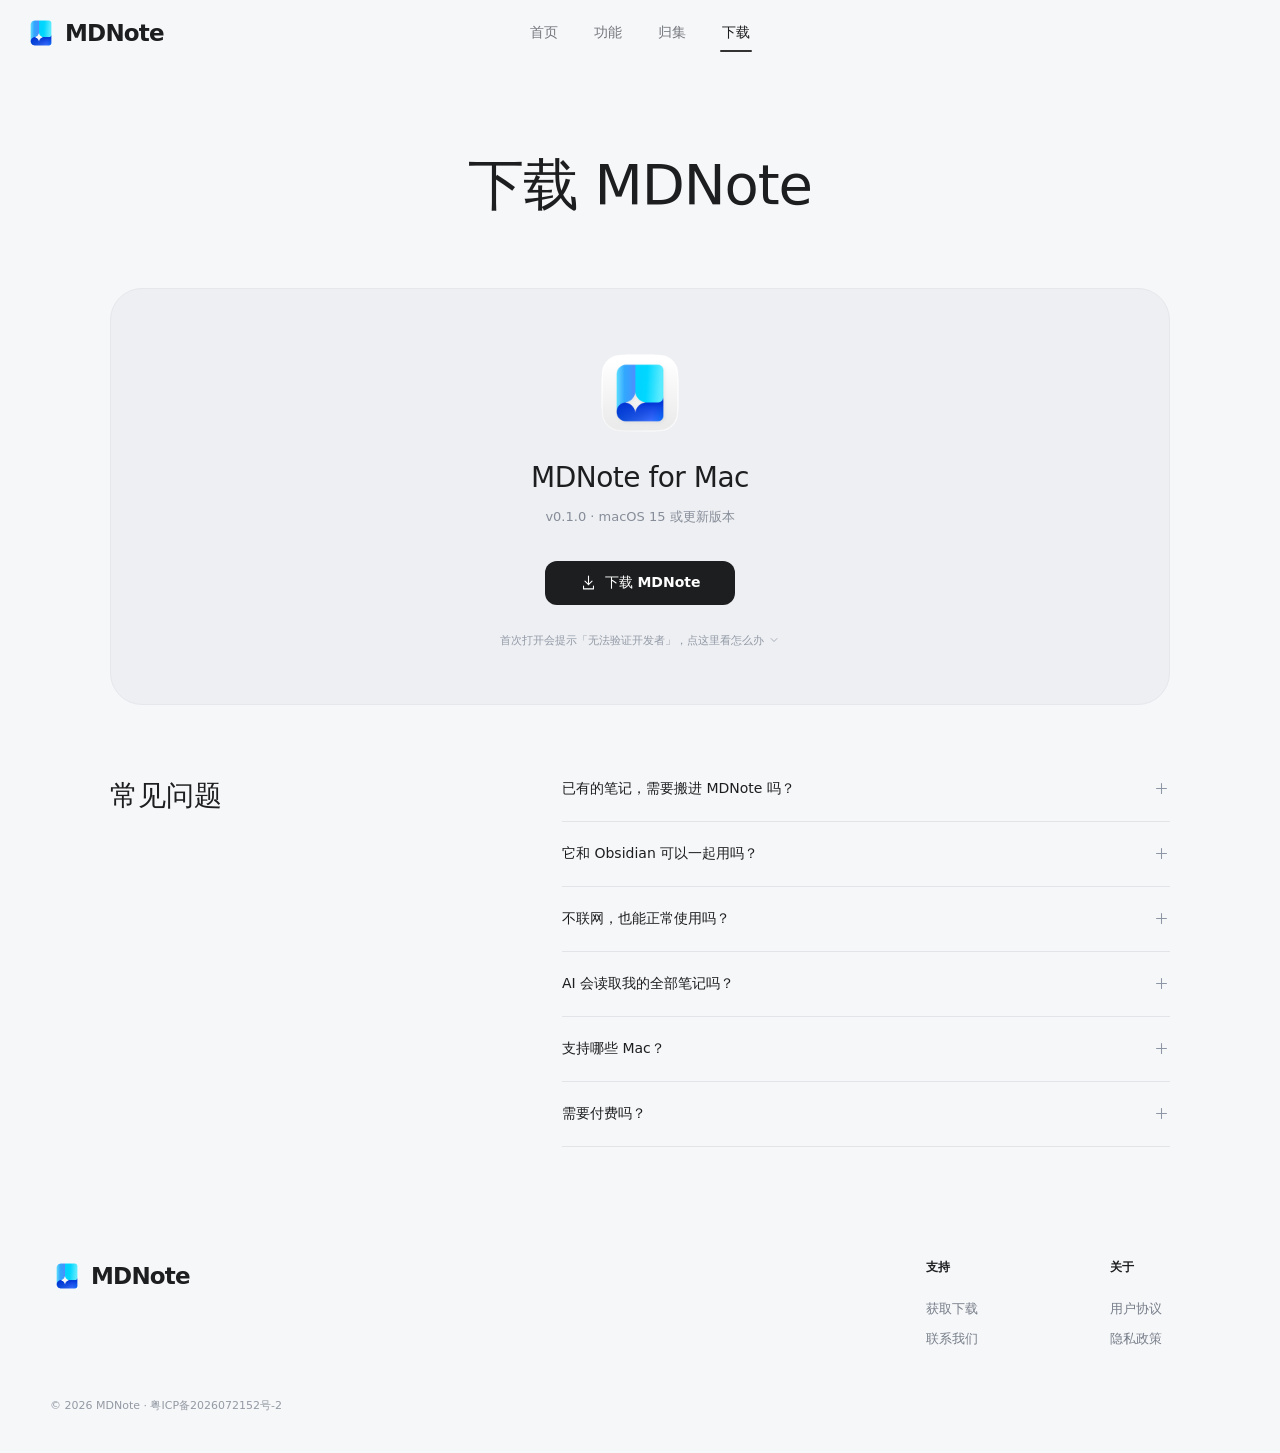
==== download/index.html @ fbac76c4 "官网文案去掉末尾句号" ====
<!doctype html>
<html lang="zh-CN"><head><meta charset="UTF-8"><meta name="viewport" content="width=device-width, initial-scale=1"><meta name="description" content="下载 MDNote for Mac。基础功能支持 macOS 15 或更新版本。"><meta name="theme-color" content="#fafaf9"><meta name="color-scheme" content="light"><meta property="og:title" content="获取 MDNote — Mac 原生 Markdown 笔记"><meta property="og:description" content="下载 MDNote for Mac。基础功能支持 macOS 15 或更新版本。"><meta property="og:type" content="website"><title>获取 MDNote — Mac 原生 Markdown 笔记</title><link rel="icon" href="../assets/logo.png" type="image/png"><link rel="stylesheet" href="../styles.css"><script src="../app.js" defer></script></head><body><a class="skip-link" href="#main">跳到主要内容</a><header class="header"><nav class="nav" aria-label="主导航"><a class="brand" href="../index.html" aria-label="MDNote 首页"><img src="../assets/logo.png" alt="" width="36" height="36"><span>MDNote</span></a><div class="nav-links" id="nav-links"><a href="../index.html" >首页</a><a href="../index.html#features">功能</a><a href="../index.html#sources">归集</a><a href="index.html" aria-current="page">下载</a></div><div class="nav-end"><button class="menu-button" aria-label="打开导航" aria-expanded="false" aria-controls="nav-links"><svg class="icon " width="20" height="20" viewBox="0 0 24 24" fill="none" stroke="currentColor" stroke-width="1.5" stroke-linecap="round" stroke-linejoin="round" aria-hidden="true"><path d="M5 8h14M5 16h14"/></svg></button></div></nav></header><main id="main" class="download-page wrap">
  <h1>下载 MDNote</h1>
  <section class="download-panel"><div class="download-product"><img src="../assets/app-icon.png" width="96" height="96" alt="MDNote 应用图标"><h2>MDNote for Mac</h2><p>v0.1.0 · macOS 15 或更新版本</p></div>
  <a class="button primary" href="https://mdnote.blinkwork.cn/dl/MDNote-0.1.0.dmg"><svg class="icon " width="20" height="20" viewBox="0 0 24 24" fill="none" stroke="currentColor" stroke-width="1.5" stroke-linecap="round" stroke-linejoin="round" aria-hidden="true"><path d="M12 3v12m-5-5 5 5 5-5M5 17v4h14v-4"/></svg>下载 MDNote</a><details class="install-guide"><summary>首次打开会提示「无法验证开发者」，点这里看怎么办<svg class="icon " width="20" height="20" viewBox="0 0 24 24" fill="none" stroke="currentColor" stroke-width="1.5" stroke-linecap="round" stroke-linejoin="round" aria-hidden="true"><path d="m6 9 6 6 6-6"/></svg></summary><div class="install-steps"><p>安装包目前没有做苹果公证，首次打开时系统会拦一下。不影响使用，按这四步走：</p><ol><li>打开 dmg，把 MDNote 拖进「应用程序」</li><li>双击打开，出现提示后点「完成」</li><li>打开「系统设置 → 隐私与安全性」，下滑找到被拦截的 MDNote，点「仍要打开」</li><li>再次确认「打开」</li></ol><p>之后每次打开都正常，不用再走这套。想核对安装包完整性，可以下载同目录的 <a href="https://mdnote.blinkwork.cn/dl/MDNote-0.1.0.dmg.sha256"><code>.sha256</code></a> 文件后执行 <code>shasum -a 256 -c</code></p></div></details></section>
  <section class="faq-section" id="faq"><h2>常见问题</h2><div class="faq-list"><details><summary>已有的笔记，需要搬进 MDNote 吗？<span class="faq-plus"><svg class="icon " width="20" height="20" viewBox="0 0 24 24" fill="none" stroke="currentColor" stroke-width="1.5" stroke-linecap="round" stroke-linejoin="round" aria-hidden="true"><path d="M12 5v14M5 12h14"/></svg></span></summary><div class="faq-answer"><p>不需要。原地索引，仍可用其他编辑器打开，改动自动更新</p></div></details><details><summary>它和 Obsidian 可以一起用吗？<span class="faq-plus"><svg class="icon " width="20" height="20" viewBox="0 0 24 24" fill="none" stroke="currentColor" stroke-width="1.5" stroke-linecap="round" stroke-linejoin="round" aria-hidden="true"><path d="M12 5v14M5 12h14"/></svg></span></summary><div class="faq-answer"><p>可以。支持本机文库、双链与嵌入，部分插件语法除外</p></div></details><details><summary>不联网，也能正常使用吗？<span class="faq-plus"><svg class="icon " width="20" height="20" viewBox="0 0 24 24" fill="none" stroke="currentColor" stroke-width="1.5" stroke-linecap="round" stroke-linejoin="round" aria-hidden="true"><path d="M12 5v14M5 12h14"/></svg></span></summary><div class="faq-answer"><p>基础功能可离线。云端 AI、网络图片和系统模型下载需要联网</p></div></details><details><summary>AI 会读取我的全部笔记吗？<span class="faq-plus"><svg class="icon " width="20" height="20" viewBox="0 0 24 24" fill="none" stroke="currentColor" stroke-width="1.5" stroke-linecap="round" stroke-linejoin="round" aria-hidden="true"><path d="M12 5v14M5 12h14"/></svg></span></summary><div class="faq-answer"><p>默认不读取。开启后按功能发送笔记片段或录音文字；外部客户端可读取授权范围。详见隐私政策</p></div></details><details><summary>支持哪些 Mac？<span class="faq-plus"><svg class="icon " width="20" height="20" viewBox="0 0 24 24" fill="none" stroke="currentColor" stroke-width="1.5" stroke-linecap="round" stroke-linejoin="round" aria-hidden="true"><path d="M12 5v14M5 12h14"/></svg></span></summary><div class="faq-answer"><p>笔记需 macOS 15+，录音需 macOS 26+；本机总结取决于设备与地区。Apple 芯片与 Intel 芯片均可</p></div></details><details><summary>需要付费吗？<span class="faq-plus"><svg class="icon " width="20" height="20" viewBox="0 0 24 24" fill="none" stroke="currentColor" stroke-width="1.5" stroke-linecap="round" stroke-linejoin="round" aria-hidden="true"><path d="M12 5v14M5 12h14"/></svg></span></summary><div class="faq-answer"><p>定价暂未公布</p></div></details></div></section>
</main><footer class="footer wrap"><div class="footer-top"><a class="brand" href="../index.html" aria-label="MDNote 首页"><img src="../assets/logo.png" alt="" width="36" height="36"><span>MDNote</span></a><div class="footer-columns"><div><h3>支持</h3><a href="index.html">获取下载</a><a href="mailto:arise130315@gmail.com">联系我们</a></div><div><h3>关于</h3><a href="../terms/index.html">用户协议</a><a href="../privacy/index.html">隐私政策</a></div></div></div><div class="footer-bottom">© 2026 MDNote · <a href="https://beian.miit.gov.cn/" target="_blank" rel="noopener noreferrer">粤ICP备2026072152号-2</a></div></footer></body></html>
---- styles.css ----
:root {
  --page: #f6f7f9;
  --surface: #fff;
  --ink: #1d1e1f;
  --muted: #75777c;
  --line: #e2e4e8;
  --ease: cubic-bezier(.2, 0, 0, 1);
  --container: 1180px;
  --section-gap: 120px;
  --white: #fff;
  --gray: #75777c;
  --soft: #f3f4f6;
  --fill: #edf0f4;
}
* { box-sizing: border-box; }
html { scroll-behavior: smooth; scroll-padding-top: 110px; -webkit-text-size-adjust: 100%; }
body { margin: 0; background: var(--page); color: var(--ink); font-family: system-ui, -apple-system, 'PingFang SC', 'Microsoft YaHei', sans-serif; -webkit-font-smoothing: antialiased; }
button, input { font: inherit; }
button, a { -webkit-tap-highlight-color: transparent; touch-action: manipulation; }
button { color: inherit; border: 0; cursor: pointer; }
a { color: inherit; text-decoration: none; }
p, h1, h2, h3, h4 { margin: 0; }
p { line-height: 1.75; }
h1, h2, h3, h4 { font-weight: 600; }
img, svg { vertical-align: middle; }
img { max-width: 100%; }
[hidden] { display: none !important; }
::selection { background: #dce2e9; }
:focus-visible { outline: 2px solid #69727f; outline-offset: 5px; }
.wrap { width: min(var(--container), calc(100% - 48px)); margin-inline: auto; }
.icon { flex-shrink: 0; }
.button { display: inline-flex; align-items: center; justify-content: center; gap: 8px; min-height: 44px; padding: 0 19px; border: 1px solid transparent; border-radius: 12px; font-size: 14px; font-weight: 550; transition: background .2s, box-shadow .3s, transform .3s var(--ease); }
.button .icon { width: 17px; height: 17px; }
.apple-symbol { font-family: 'Helvetica Neue', -apple-system, sans-serif; font-size: 1.35em; font-weight: 400; line-height: 1; }
.button:hover { transform: translateY(-2px); }
.button:active { transform: translateY(0) scale(.98); }
.button.primary { background: var(--ink); color: var(--surface); }
.button.primary:hover { background: #36383b; box-shadow: 0 5px 12px #20212412; }
.button.secondary { background: #fff9; border-color: #d9dce1; color: var(--ink); }
.button.secondary:hover { background: #fff; }
.button.light { background: #fff; color: #111; }
.button.outline { border-color: #ffffff42; color: #fff; background: transparent; }
.button.outline:hover { background: #ffffff12; }
.button:disabled { background: #dfe1e5; color: #686c73; cursor: not-allowed; transform: none; box-shadow: none; }
.skip-link { position: fixed; top: -80px; left: 16px; padding: 12px 20px; background: #111; color: #fff; z-index: 200; border-radius: 8px; }
.skip-link:focus { top: 12px; }
.header { position: fixed; top: 0; left: 0; right: 0; z-index: 100; padding: 16px 24px; transition: top .6s var(--ease), left .6s var(--ease), right .6s var(--ease), padding .6s var(--ease), border-radius .6s var(--ease), background .6s, box-shadow .6s; }
.header.scrolled { top: 12px; left: max(24px, calc((100% - 1180px) / 2)); right: max(24px, calc((100% - 1180px) / 2)); padding: 10px 10px 10px 16px; border-radius: 20px; background: #ffffffb3; backdrop-filter: blur(18px); -webkit-backdrop-filter: blur(18px); box-shadow: 0 0 0 1px #fff, 0 6px 24px #20242b0d, inset 0 1px 1px #ffffff80; }
.nav { display: grid; grid-template-columns: 1fr auto 1fr; align-items: center; width: 100%; gap: 20px; }
.brand { display: inline-flex; align-items: center; gap: 7px; justify-self: start; font-size: 23px; font-weight: 650; letter-spacing: -.8px; white-space: nowrap; }
.brand img { width: 34px; height: 34px; }
.nav-links { display: flex; align-items: center; gap: 32px; }
.nav-links a { height: 32px; padding: 0 2px; display: flex; align-items: center; position: relative; font-size: 14px; color: #74777d; font-weight: 550; }
.nav-links a:after { content: ''; position: absolute; bottom: -3px; left: 0; right: 0; height: 2px; border-radius: 2px; background: #333; transform: scaleX(0); transform-origin: left; transition: transform .25s var(--ease); }
.nav-links a:hover, .nav-links a[aria-current] { color: var(--ink); }
.nav-links a:hover:after, .nav-links a[aria-current]:after { transform: scaleX(1); }
.nav-end { display: flex; align-items: center; justify-self: end; gap: 12px; }
.menu-button { display: none; width: 36px; height: 36px; align-items: center; justify-content: center; background: transparent; border: 1px solid var(--line); border-radius: 10px; }
.hero { padding: clamp(148px, 12.5vw, 180px) 24px 64px; text-align: center; }
.hero-inner { max-width: var(--container); margin-inline: auto; }
.hero h1 { font-size: clamp(31px, 4.5vw, 56px); line-height: 1.16; letter-spacing: -.025em; font-weight: 600; }
.hero-separator { color: #b3b6bd; font-weight: 300; margin: 0 8px; }
.hero-description { font-size: 16px; color: #73767d; margin-top: 24px; }
.hero-actions { display: flex; align-items: center; justify-content: center; gap: 12px; margin-top: 32px; }
.demo-wrap { width: min(1080px, 100%); margin: clamp(40px, 5.6vw, 80px) auto 0; text-align: left; }
/* Smaller proportional corners; a 1px bleed hides the screenshot's edge pixels. */
.app-capture { position: relative; aspect-ratio: 2842 / 1742; overflow: hidden; border-radius: 1.7% / 2.77%; background: #fff; box-shadow: 0 0 0 1px #26303e24, 0 8px 18px -10px #26303e24, 0 28px 64px -24px #26303e38; }
.app-capture img { display: block; position: absolute; inset: -1px; width: calc(100% + 2px); max-width: none; height: calc(100% + 2px); object-fit: cover; }
.feature-capture { width: 100%; height: 100%; overflow: hidden; position: relative; background: #fff; }
.feature-capture img { display: block; position: absolute; height: auto; max-width: none; }
/* Crop past the native dividers and toolbar remnants; keep the website's single border. */
.capture-reading img { width: 197%; left: -95.5%; top: 0; transform: translateY(-8.5%); }
.capture-search img { width: 125%; left: -24%; top: 0; transform: translateY(-.25%); }
/* Reference: left feature selectors, right pinned vertical filmstrip. */
.feature-story { padding-top: 48px; }
.story-heading { padding-top: 20px; }
.story-heading h2, .sources-section h2, .agent-section>h2 { font-size: clamp(28px, 4.4vw, 40px); letter-spacing: -.02em; font-weight: 600; line-height: 1.3; }
.story-pin { height: 300vh; margin-top: -64px; }
.story-stage { position: sticky; top: 0; height: 100vh; display: grid; grid-template-columns: minmax(280px, 34%) 1fr; gap: clamp(32px, 5vw, 72px); padding-top: clamp(104px, 13vh, 132px); padding-bottom: 40px; align-items: start; }
.story-tabs { display: flex; flex-direction: column; }
.story-tab { display: block; background: transparent; text-align: left; padding: 22px 0; border-bottom: 1px solid var(--line); }
.story-tab:last-child { border-bottom: 0; }
.story-label { display: block; font-size: clamp(21px, 2.2vw, 26px); font-weight: 400; line-height: 1.35; letter-spacing: -.01em; color: #9b9da3; transition: color .35s; }
.story-tab:hover .story-label { color: #666a71; }
.story-tab.is-active .story-label { color: var(--ink); }
.story-description { display: grid; grid-template-rows: 0fr; opacity: 0; margin-top: 0; transition: grid-template-rows .45s var(--ease), opacity .35s, margin-top .45s var(--ease); }
.story-description>span { overflow: hidden; font-size: clamp(14px, 1.4vw, 17px); line-height: 1.6; color: #757980; }
.story-tab.is-active .story-description { grid-template-rows: 1fr; opacity: 1; margin-top: 12px; }
.story-canvas { height: calc(100vh - clamp(104px, 13vh, 132px) + 8px); margin-top: -48px; padding-top: 48px; overflow: hidden; mask-image: linear-gradient(180deg, transparent, #000 46px, #000 calc(100% - 46px), transparent); -webkit-mask-image: linear-gradient(180deg, transparent, #000 46px, #000 calc(100% - 46px), transparent); }
.story-strip { display: flex; flex-direction: column; gap: 32px; will-change: transform; }
.story-panel { width: 100%; aspect-ratio: 1440 / 1000; background: #eeeff2; border: 1px solid #dfe2e8; border-radius: 20px; flex-shrink: 0; overflow: hidden; transform-origin: 100% 50%; }
/* Same centered hub composition as the reference, with MDNote's actual sources. */
.sources-section { padding-top: 24px; padding-bottom: 0; }
@media(min-width:781px) { .sources-section { margin-top: var(--story-tail-gap, 0px); } }
.source-map { max-width: 900px; aspect-ratio: 900 / 460; margin: 56px auto 0; position: relative; color: #c9ced6; }
.source-map>svg { width: 100%; height: 100%; position: absolute; inset: 0; }
.source-center { position: absolute; top: 50%; left: 50%; transform: translate(-50%, -50%); }
.source-center img { width: 144px; height: 144px; }
.source-node { position: absolute; transform: translate(-50%, -50%); text-align: center; color: #858b96; }
.source-tile { width: 72px; height: 72px; display: flex; align-items: center; justify-content: center; }
.source-tile img { display: block; width: 100%; height: 100%; object-fit: contain; transition: transform .4s var(--ease); }
.source-node:is(.source-a,.source-b,.source-c,.source-f) .source-tile img { width: 86%; height: 86%; }
.source-node:hover .source-tile img { transform: translateY(-5px); }
.source-node>span { display: block; font-size: 12px; margin-top: 8px; }
.source-a { left: 25.8%; top: 17.4%; }.source-b { left: 12.8%; top: 50%; }.source-c { left: 25.8%; top: 82.6%; }.source-d { left: 74.2%; top: 17.4%; }.source-e { left: 87.2%; top: 50%; }.source-f { left: 74.2%; top: 82.6%; }
.organization-section { margin-top: var(--section-gap); }
.organization { display: grid; grid-template-columns: 1fr 1fr; gap: 24px; margin-top: 40px; }
.organization h3, .agent-grid h3, .ai-copy h3 { font-size: 22px; font-weight: 500; line-height: 1.4; }
.organization p, .agent-grid p { color: var(--muted); font-size: 14px; margin-top: 10px; }
.organization-item { min-width: 0; }
.organization-art { display: flex; flex-direction: column; align-items: center; justify-content: center; width: 100%; height: 344px; padding: 24px; margin-bottom: 24px; border: 1px solid #dfe3e9; border-radius: 18px; background: #f0f2f5; overflow: hidden; }
.organization-art svg { display: block; width: 100%; max-width: 420px; flex-shrink: 0; overflow: visible; }
.view-switch { display: flex; justify-content: center; gap: 4px; margin-bottom: 16px; }
.view-switch button { padding: 7px 18px; min-height: 36px; border-radius: 20px; background: transparent; color: var(--muted); font-size: 12px; transition: background .25s, color .25s; }
.view-switch button:hover { background: #e9ebef; color: var(--ink); }
.view-switch button[aria-pressed="true"] { background: #292b2f; color: #fff; }
.view-art>svg { height: 232px; }
.view-groups rect { fill: #e6eaf0; }
.view-groups text { fill: #76808e; text-anchor: middle; font-size: 11px; }
.view-note { filter: drop-shadow(0 3px 3px #26303e09); transition: transform .65s var(--ease); }
.note-paper { fill: #fff; stroke: #e0e3e8; stroke-width: .8; }
.note-mark { stroke: #8a919b; stroke-width: 1.6; stroke-linecap: round; }
.note-ink { stroke: #d1d5dc; stroke-width: 2; stroke-linecap: round; }
.note-dot { fill: #b3c6be; }.note-tone-1 .note-dot { fill: #c1bccd; }.note-tone-2 .note-dot { fill: #b4bfce; }
.sorting-art { display: flex; align-items: center; }
.sorting-art svg { max-height: 292px; }
.sorting-routes { stroke: #b7c0cd; stroke-width: 1.3; stroke-dasharray: 3 6; }
.sorting-paper { filter: drop-shadow(0 8px 8px #2026320d); }
.paper-back { fill: #f7f8fa; stroke: #dfe3e8; }.paper-front { fill: #fff; stroke: #e0e3e8; }
.paper-title { stroke: #9198a2; stroke-width: 4; stroke-linecap: round; }
.paper-lines { stroke: #d6dbe1; stroke-width: 3; stroke-linecap: round; }
.sorting-engine circle { fill: #292b2f; }.sorting-engine .engine-halo { fill: #e3e8ef; stroke: #d7dee8; }.sorting-engine path { fill: #fff; }
.sorting-result rect { fill: #fff; stroke: #e0e3e8; }.sorting-result path { fill: none; stroke: #929aa5; stroke-width: 1.4; stroke-linecap: round; stroke-linejoin: round; }.sorting-result text { fill: #6e7682; font-size: 14px; }
.organization.is-visible .sorting-routes { animation: sorting-flow 1.8s linear 2; }
.organization.is-visible .sorting-result { animation: sorting-appear .8s var(--ease) both; }
.organization.is-visible .result-type { animation-delay: .15s; }.organization.is-visible .result-summary { animation-delay: .3s; }
@keyframes sorting-flow { to { stroke-dashoffset: -36; } }
@keyframes sorting-appear { from { opacity: .25; transform: translateX(-8px); } to { opacity: 1; transform: translateX(0); } }
@media(max-width:780px) { :root { --section-gap: 80px; }.organization { grid-template-columns: 1fr; }.organization-art { height: 320px; }.view-art>svg { height: 220px; }.view-switch button { padding-inline: 14px; }.sorting-art svg { max-height: 272px; } }
@media(max-width:500px) { .organization-art { height: 280px; padding: 18px; margin-bottom: 18px; }.view-art>svg { height: 190px; }.sorting-art svg { max-height: 244px; }.view-switch { margin-bottom: 12px; } }
.agent-section { padding-block: var(--section-gap) 88px; }
.agent-grid { display: grid; grid-template-columns: repeat(3, minmax(0,1fr)); gap: 24px; margin-top: 40px; }
.agent-capture { position: relative; overflow: hidden; aspect-ratio: 1.4; border: 1px solid var(--line); border-radius: 18px; background: #fff; margin-bottom: 24px; }
.agent-capture img { position: absolute; max-width: none; height: auto; }
.agent-updates img { width: 360%; left: -69.6%; top: 0; transform: translateY(-7.1%); }
.agent-changes img { width: 212%; left: -106.5%; top: 0; transform: translateY(-6.7%); }
.agent-feed img { width: 350%; left: -100%; top: 0; transform: translateY(-6.4%); }
.ai-section { display: flex; justify-content: space-between; align-items: center; gap: 48px; border-top: 1px solid var(--line); margin-top: 48px; padding-top: 36px; }
.ai-scope { display: flex; align-items: center; gap: 7px; color: #8a9099; font-size: 12px; margin-top: 12px; }
.ai-scope .icon { width: 14px; height: 14px; }
.ai-apps { display: flex; align-items: center; gap: 32px; list-style: none; padding: 0; margin: 0; }
.ai-apps li { text-align: center; min-width: 0; }
.ai-apps img { display: block; width: 64px; height: 64px; object-fit: contain; transition: transform .4s var(--ease); }
.ai-apps li:hover img { transform: translateY(-5px); }
.ai-apps span { display: block; margin-top: 8px; font-size: 12px; color: #656c77; }
@media(max-width:780px) { .organization { gap: 36px; margin-top: 28px; }.organization h3, .agent-grid h3, .ai-copy h3 { font-size: 20px; }.agent-grid { grid-template-columns: 1fr; gap: 36px; margin-top: 28px; }.agent-capture { aspect-ratio: 1.8; margin-bottom: 18px; }.agent-section { padding-block: var(--section-gap) 64px; }.ai-section { align-items: flex-start; flex-direction: column; gap: 28px; }.ai-apps { gap: 32px; } }
@media(max-width:500px) { .organization { grid-template-columns: 1fr; gap: 28px; }.organization p, .agent-grid p { font-size: 13px; }.agent-section>h2 { max-width: 300px; }.agent-capture { aspect-ratio: 1.4; }.ai-scope { font-size: 11px; } }
.cta-section { padding-bottom: 0; }
.cta-card { background: #111; border-radius: 32px; padding: 80px 24px; text-align: center; color: #fff; }
.cta-card h2 { font-size: clamp(26px, 4vw, 48px); font-weight: 400; letter-spacing: -.02em; }
.cta-actions { display: flex; align-items: center; justify-content: center; gap: 12px; margin-top: 56px; }
.footer { padding-top: 72px; padding-bottom: 40px; }
.footer-top { display: flex; justify-content: space-between; align-items: flex-start; gap: 48px; }
.footer-columns { display: grid; grid-template-columns: repeat(2, minmax(120px, 1fr)); gap: 64px; }
.footer-columns h3 { font-size: 12px; font-weight: 600; margin-bottom: 18px; }
.footer-columns a { display: block; font-size: 13px; color: #777e89; padding: 6px 0; }
.footer-columns a:hover { color: var(--ink); }
.footer-bottom { font-size: 11px; color: #949aa4; margin-top: 44px; }
/* Download and legal pages share the reference's spacing and type scale. */
.download-page { padding-top: 148px; padding-bottom: 40px; }
.download-page>h1 { text-align: center; font-size: clamp(32px, 5.2vw, 56px); font-weight: 500; letter-spacing: -.02em; }
.download-panel { max-width: 1060px; margin: 64px auto 0; padding: 56px 24px; background: #eeeff2; border: 1px solid #e5e7eb; border-radius: 32px; text-align: center; }
.download-product img { width: 96px; height: 96px; border-radius: 22px; }
.download-product h2 { font-size: 28px; font-weight: 500; margin-top: 20px; letter-spacing: -.5px; }
.download-product p { font-size: 13px; color: #868d99; margin-top: 12px; }
.download-panel>.button { margin-top: 32px; min-width: 190px; }
.install-guide { margin-top: 24px; }
.install-guide summary { display: inline-flex; align-items: center; gap: 4px; list-style: none; cursor: pointer; font-size: 11px; color: #9199a6; }
.install-guide summary::-webkit-details-marker { display: none; }
.install-guide summary:hover { color: #404853; }
.install-guide summary .icon { width: 12px; height: 12px; transition: transform .3s var(--ease); }
.install-guide[open] summary .icon { transform: rotate(180deg); }
.install-steps { max-width: 760px; margin: 20px auto 0; padding: 24px 28px; background: var(--surface); border: 1px solid var(--line); border-radius: 20px; text-align: left; font-size: 13px; line-height: 1.9; color: #3d434c; }
.install-steps ol { list-style: none; margin: 10px 0; padding-left: 18px; }
.install-steps code { font-family: ui-monospace, Menlo, monospace; font-size: 12px; padding: 2px 6px; border-radius: 6px; background: #f1f2f4; white-space: nowrap; }
.faq-section { max-width: 1060px; margin: 72px auto 0; display: grid; grid-template-columns: 1fr 1.6fr; gap: 72px; }
.faq-section h2 { font-size: 28px; font-weight: 500; }
.faq-list details { border-bottom: 1px solid var(--line); }
.faq-list summary { display: flex; align-items: center; justify-content: space-between; gap: 20px; list-style: none; cursor: pointer; padding: 20px 0; min-height: 64px; font-size: 14px; }
.faq-list details:first-child summary { padding-top: 0; min-height: 44px; }
.faq-list summary::-webkit-details-marker { display: none; }
.faq-plus { display: flex; color: #8d96a4; transition: transform .3s var(--ease); }.faq-plus .icon { width: 17px; height: 17px; }
.faq-list details[open] .faq-plus { transform: rotate(45deg); }
.faq-answer { padding: 0 24px 20px 0; font-size: 12px; line-height: 1.9; color: #7c8796; animation: note-in .3s var(--ease); }
.legal-page { padding-top: 112px; }
.back-link { display: inline-flex; align-items: center; min-height: 44px; font-size: 12px; color: #7e8796; }
.legal-heading { padding: 30px 0; }
.legal-heading h1 { font-size: 48px; font-weight: 500; letter-spacing: -.02em; }
.legal-meta { display: flex; gap: 24px; font-size: 11px; color: #8a94a3; margin-top: 22px; }
.legal-notice { padding: 18px 22px; display: flex; align-items: baseline; gap: 20px; background: #eceff3; border: 1px solid #e1e6ed; border-radius: 12px; margin-bottom: 48px; font-size: 12px; color: #7c8899; }
.legal-notice strong { white-space: nowrap; font-weight: 550; color: #586678; }
.legal-layout { display: grid; grid-template-columns: 240px 1fr; gap: 72px; padding-bottom: 72px; }
.legal-toc { position: sticky; top: 112px; align-self: start; }.legal-toc>span { font-size: 11px; color: #8d98a8; }
.legal-toc nav { display: flex; flex-direction: column; gap: 4px; margin-top: 16px; }
.legal-toc a { display: flex; align-items: center; gap: 10px; padding: 7px 0; font-size: 12px; color: #7a889c; }
.legal-toc a span { font: 10px ui-monospace,monospace; color: #a3adbc; }
.legal-toc a:hover, .legal-toc a.active { color: #232c39; }
.print-button { display: flex; align-items: center; gap: 8px; background: transparent; border-top: 1px solid var(--line); width: 100%; padding: 22px 0; margin-top: 20px; font-size: 12px; color: #728399; }
.print-button .icon { width: 14px; height: 14px; }
.legal-content { min-width: 0; }.legal-content section { scroll-margin-top: 112px; margin-bottom: 40px; }
.legal-content h2 { font-size: 22px; display: flex; gap: 14px; align-items: baseline; font-weight: 550; margin-bottom: 20px; }
.legal-content h2>span { font: 10px ui-monospace,monospace; color: #a4afbf; }
.legal-content p { font-size: 13px; line-height: 2; color: #65748a; margin-bottom: 16px; overflow-wrap: anywhere; }
.legal-content strong { color: #354459; font-weight: 600; }.legal-content a { color: #4c627e; text-decoration: underline; text-underline-offset: 3px; }
.legal-content code { font: 11px ui-monospace,monospace; background: #e8edf4; padding: 3px 5px; border-radius: 4px; }
.legal-ending { font-size: 12px; color: #7a8ba3; padding-top: 28px; border-top: 1px solid var(--line); line-height: 2; }.legal-ending>a:last-child { display: flex; align-items: center; gap: 8px; margin-top: 14px; text-decoration: none; }.legal-ending .icon { width: 14px; height: 14px; }
.not-found { text-align: center; padding: 180px 0; }.not-found h1 { font-size: 36px; margin: 20px 0 30px; }
.sr-only { position: absolute; width: 1px; height: 1px; padding: 0; margin: -1px; overflow: hidden; clip: rect(0,0,0,0); white-space: nowrap; border: 0; }
@media(min-width:781px) and (max-height:720px) {.story-panel { max-height: calc(100vh - 150px); } }
@media(min-width:781px) and (max-width:1100px) { .story-panel { min-height: 380px; } }
@media(min-width:501px) and (max-width:780px) { .story-panel { min-height: 420px; } }
@media(max-width:500px) { .story-panel { min-height: 300px; } }
@media(max-width:1100px) {.legal-layout { grid-template-columns: 210px 1fr; gap: 40px; } }
@media(max-width:780px) {
  .header { padding: 16px 24px; }.nav { display: flex; gap: 16px; }.nav-end { margin-left: auto; }.nav-links { display: none; position: absolute; top: calc(100% + 8px); left: 0; right: 0; background: #fffffff5; backdrop-filter: blur(18px); border: 1px solid #fff; border-radius: 20px; padding: 16px 24px; box-shadow: 0 12px 30px #26344b14; }.nav-links.is-open { display: flex; flex-direction: column; align-items: stretch; gap: 0; }.nav-links a { height: 48px; }.nav-links a:after { display: none; }.menu-button { display: flex; }.brand { font-size: 21px; }.brand img { width: 32px; height: 32px; }
  .hero { padding-top: 132px; padding-bottom: 40px; }.hero h1 { font-size: min(36px, calc((100vw - 48px) / 9.5)); line-height: 1.32; }.hero-brand { display: block; font-size: 1.25em; margin-bottom: 4px; }.hero-separator { display: none; }.hero-title-line { display: block; }.hero-description { margin-top: 20px; font-size: 14px; }.hero-actions { margin-top: 28px; }.demo-wrap { margin-top: 40px; }
  .feature-story { padding-top: 40px; }.story-heading { padding-top: 0; margin-bottom: 24px; }.story-heading h2, .sources-section h2, .agent-section>h2 { font-size: 30px; }.story-pin { height: auto !important; margin-top: 0; }.story-stage { position: static; height: auto; display: grid; grid-template-columns: 1fr; gap: 12px; padding-top: 0; padding-bottom: 0; }.story-aside, .story-tabs, .story-canvas, .story-strip { display: contents; }.story-tab { padding: 16px 0; border: none; cursor: default; }.story-tab[data-story='0'] { order: 1; }.story-panel[data-panel='0'] { order: 2; }.story-tab[data-story='1'] { order: 3; margin-top: 32px; }.story-panel[data-panel='1'] { order: 4; }.story-tab[data-story='2'] { order: 5; margin-top: 32px; }.story-panel[data-panel='2'] { order: 6; }.story-label { font-size: 22px; color: var(--ink); }.story-description, .story-tab.is-active .story-description { grid-template-rows: 1fr; opacity: 1; margin-top: 10px; }.story-description>span { font-size: 15px; }.story-panel { border-radius: 16px; }
  .sources-section { padding-top: 80px; padding-bottom: 0; }.source-map { margin-top: 40px; }.source-center img { width: 112px; height: 112px; }.source-tile { width: 60px; height: 60px; }.source-node>span { font-size: 11px; margin-top: 10px; }
  .cta-card { border-radius: 24px; padding: 52px 24px; }.cta-card h2 { font-size: clamp(22px, calc((100vw - 96px) / 10), 36px); }.cta-actions { margin-top: 36px; }.footer { padding-top: 56px; }.footer-columns { gap: 32px; grid-template-columns: repeat(2, 100px); }.footer-top { gap: 24px; }.footer .brand { font-size: 21px; }
  .download-page { padding-top: 120px; }.download-panel { margin-top: 48px; border-radius: 24px; padding-block: 44px; }.faq-section { gap: 32px; grid-template-columns: 1fr 1.6fr; margin-top: 56px; }.faq-section h2 { font-size: 24px; }.legal-layout { grid-template-columns: 180px 1fr; gap: 28px; }.legal-toc a { font-size: 10px; }.legal-content h2 { font-size: 19px; }.legal-content p { font-size: 12px; }.legal-heading h1 { font-size: 42px; }.legal-notice { font-size: 11px; }
}
@media(max-width:500px) {
  .header { padding: 16px 20px; }.header.scrolled { left: 16px; right: 16px; padding-left: 12px; }.nav { gap: 8px; }.brand { font-size: 19px; gap: 4px; }.brand img { width: 29px; height: 29px; }.nav-end { gap: 8px; }.menu-button { width: 34px; height: 34px; }.hero { padding-top: 124px; }.hero h1 { font-size: min(31px, calc((100vw - 48px) / 9.5)); }.hero-description { font-size: 13px; }.hero-actions .button { font-size: 12px; min-height: 42px; padding-inline: 16px; }.hero-actions .icon { width: 15px; height: 15px; }
  .story-heading h2, .sources-section h2, .agent-section>h2 { font-size: 27px; }.story-label { font-size: 21px; }.story-description>span { font-size: 13px; }.story-panel { aspect-ratio: 1440/1100; border-radius: 14px; }
  .sources-section { padding-top: 80px; padding-bottom: 0; }.source-map { margin-top: 32px; aspect-ratio: 900/570; }.source-map>svg { top: 0; }.source-center img { width: 82px; height: 82px; }.source-tile { width: 48px; height: 48px; }.source-node>span { font-size: 9px; margin-top: 7px; }.source-a { left: 24%; top: 20%; }.source-b { left: 9%; }.source-c { left: 24%; top: 80%; }.source-d { left: 76%; top: 20%; }.source-e { left: 91%; }.source-f { left: 76%; top: 80%; }
  .cta-card { padding: 48px 20px; }.cta-card h2 { font-size: min(27px, calc((100vw - 88px) / 11)); }.cta-actions { gap: 10px; margin-top: 32px; flex-wrap: wrap; }.cta-actions .button { font-size: 12px; min-height: 42px; padding-inline: 15px; }.cta-actions .icon { width: 14px; height: 14px; }.footer-top { flex-direction: column; gap: 32px; }.footer-columns { width: 100%; gap: 32px; grid-template-columns: 1fr 1fr; }.footer-columns h3 { margin-bottom: 12px; }.footer-columns a { font-size: 12px; padding-block: 8px; }.footer-bottom { margin-top: 32px; font-size: 10px; }
  .download-page { padding-top: 124px; }.install-steps { padding: 18px 20px; }.download-page>h1 { font-size: 36px; }.download-panel { margin-top: 40px; padding: 40px 20px; }.download-product img { width: 80px; height: 80px; border-radius: 18px; }.download-product h2 { font-size: 24px; }.download-product p { font-size: 12px; }.faq-section { grid-template-columns: 1fr; gap: 26px; margin-top: 48px; }.faq-section h2 { font-size: 25px; }.faq-list summary { font-size: 12px; }.faq-answer { font-size: 11px; }
  .legal-page { padding-top: 96px; }.legal-heading { padding: 24px 0; }.legal-heading h1 { font-size: 36px; }.legal-meta { font-size: 9px; gap: 18px; }.legal-notice { display: block; padding: 16px; font-size: 10px; margin-bottom: 30px; }.legal-notice p { margin-top: 6px; }.legal-layout { display: block; padding-bottom: 36px; }.legal-toc { position: static; margin-bottom: 32px; }.legal-toc nav { display: grid; grid-template-columns: 1fr 1fr; gap: 2px 12px; }.legal-toc a { font-size: 9px; gap: 6px; min-height: 34px; }.print-button { font-size: 10px; margin-top: 14px; padding: 18px 0; }.legal-content h2 { font-size: 19px; gap: 10px; margin-bottom: 16px; }.legal-content p { font-size: 12px; }.legal-ending { font-size: 11px; }.not-found h1 { font-size: 26px; }
}
@media(prefers-reduced-motion:reduce) { html { scroll-behavior: auto; } *,*:before,*:after { animation: none !important; transition: none !important; scroll-behavior: auto !important; }.button:hover,.button:active { transform: none; }.story-pin { height: auto; margin-top: 0; }.story-stage { position: static; height: auto; padding-block: 56px; }.story-canvas { height: auto; padding-top: 0; margin-top: 0; mask-image: none; -webkit-mask-image: none; }.story-strip { transform: none !important; }.story-panel { transform: none !important; opacity: 1 !important; } }
@media print { .header,.footer,.legal-toc,.back-link,.skip-link { display: none; }body { background: #fff; }.wrap { width: 100%; }.legal-page { padding-top: 0; }.legal-layout { display: block; }.legal-content section { break-inside: avoid; }.legal-heading h1 { font-size: 30px; }.legal-content p { color: #222; font-size: 11px; }.legal-content a { color: #222; }.legal-content a[href^='http']:after { content: ' (' attr(href) ')'; font-size: 9px; overflow-wrap: anywhere; } }

@media(max-width:780px) { .story-panel { min-height: 0; aspect-ratio: 1.44; } }
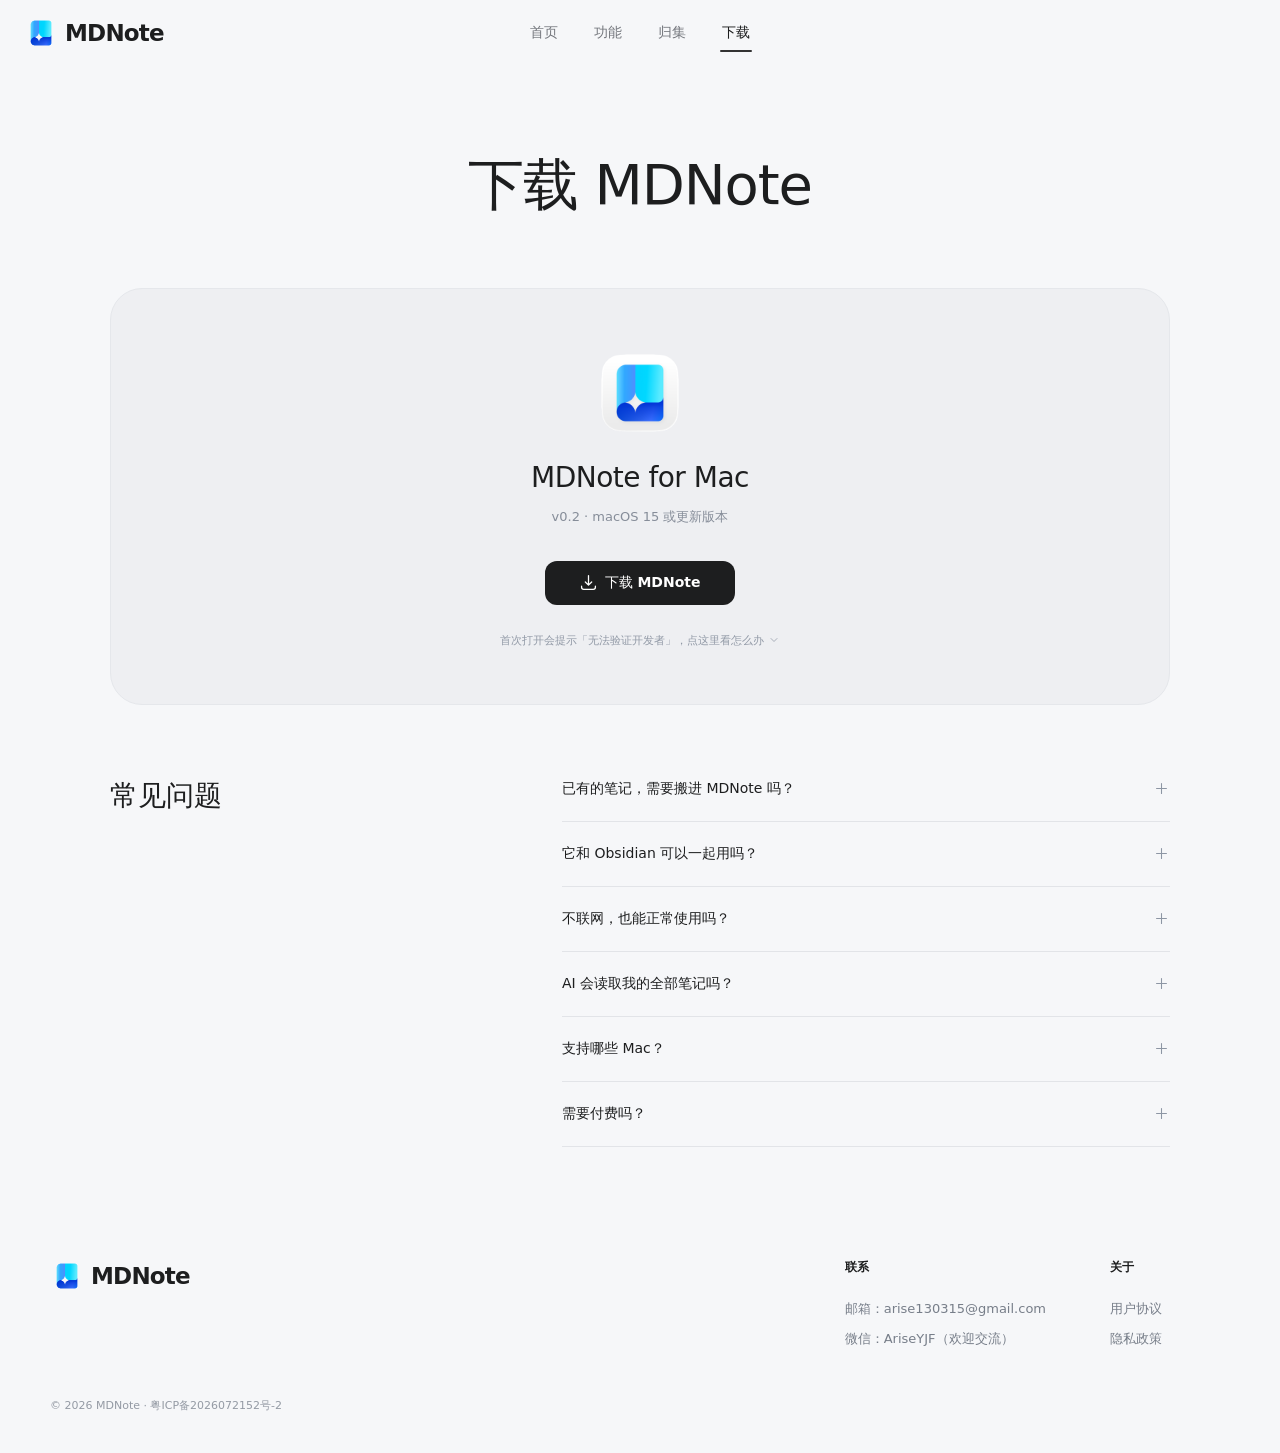
==== commit f29d44f2: "同步官网页面并发布应用版本清单" ====
--- a/download/index.html
+++ b/download/index.html
@@ -1,7 +1,10 @@
 <!doctype html>
 <html lang="zh-CN"><head><meta charset="UTF-8"><meta name="viewport" content="width=device-width, initial-scale=1"><meta name="description" content="下载 MDNote for Mac。基础功能支持 macOS 15 或更新版本。"><meta name="theme-color" content="#fafaf9"><meta name="color-scheme" content="light"><meta property="og:title" content="获取 MDNote — Mac 原生 Markdown 笔记"><meta property="og:description" content="下载 MDNote for Mac。基础功能支持 macOS 15 或更新版本。"><meta property="og:type" content="website"><title>获取 MDNote — Mac 原生 Markdown 笔记</title><link rel="icon" href="../assets/logo.png" type="image/png"><link rel="stylesheet" href="../styles.css"><script src="../app.js" defer></script></head><body><a class="skip-link" href="#main">跳到主要内容</a><header class="header"><nav class="nav" aria-label="主导航"><a class="brand" href="../index.html" aria-label="MDNote 首页"><img src="../assets/logo.png" alt="" width="36" height="36"><span>MDNote</span></a><div class="nav-links" id="nav-links"><a href="../index.html" >首页</a><a href="../index.html#features">功能</a><a href="../index.html#sources">归集</a><a href="index.html" aria-current="page">下载</a></div><div class="nav-end"><button class="menu-button" aria-label="打开导航" aria-expanded="false" aria-controls="nav-links"><svg class="icon " width="20" height="20" viewBox="0 0 24 24" fill="none" stroke="currentColor" stroke-width="1.5" stroke-linecap="round" stroke-linejoin="round" aria-hidden="true"><path d="M5 8h14M5 16h14"/></svg></button></div></nav></header><main id="main" class="download-page wrap">
   <h1>下载 MDNote</h1>
-  <section class="download-panel"><div class="download-product"><img src="../assets/app-icon.png" width="96" height="96" alt="MDNote 应用图标"><h2>MDNote for Mac</h2><p>v0.1.0 · macOS 15 或更新版本</p></div>
-  <a class="button primary" href="https://mdnote.blinkwork.cn/dl/MDNote-0.1.0.dmg"><svg class="icon " width="20" height="20" viewBox="0 0 24 24" fill="none" stroke="currentColor" stroke-width="1.5" stroke-linecap="round" stroke-linejoin="round" aria-hidden="true"><path d="M12 3v12m-5-5 5 5 5-5M5 17v4h14v-4"/></svg>下载 MDNote</a><details class="install-guide"><summary>首次打开会提示「无法验证开发者」，点这里看怎么办<svg class="icon " width="20" height="20" viewBox="0 0 24 24" fill="none" stroke="currentColor" stroke-width="1.5" stroke-linecap="round" stroke-linejoin="round" aria-hidden="true"><path d="m6 9 6 6 6-6"/></svg></summary><div class="install-steps"><p>安装包目前没有做苹果公证，首次打开时系统会拦一下。不影响使用，按这四步走：</p><ol><li>打开 dmg，把 MDNote 拖进「应用程序」</li><li>双击打开，出现提示后点「完成」</li><li>打开「系统设置 → 隐私与安全性」，下滑找到被拦截的 MDNote，点「仍要打开」</li><li>再次确认「打开」</li></ol><p>之后每次打开都正常，不用再走这套。想核对安装包完整性，可以下载同目录的 <a href="https://mdnote.blinkwork.cn/dl/MDNote-0.1.0.dmg.sha256"><code>.sha256</code></a> 文件后执行 <code>shasum -a 256 -c</code></p></div></details></section>
-  <section class="faq-section" id="faq"><h2>常见问题</h2><div class="faq-list"><details><summary>已有的笔记，需要搬进 MDNote 吗？<span class="faq-plus"><svg class="icon " width="20" height="20" viewBox="0 0 24 24" fill="none" stroke="currentColor" stroke-width="1.5" stroke-linecap="round" stroke-linejoin="round" aria-hidden="true"><path d="M12 5v14M5 12h14"/></svg></span></summary><div class="faq-answer"><p>不需要。原地索引，仍可用其他编辑器打开，改动自动更新</p></div></details><details><summary>它和 Obsidian 可以一起用吗？<span class="faq-plus"><svg class="icon " width="20" height="20" viewBox="0 0 24 24" fill="none" stroke="currentColor" stroke-width="1.5" stroke-linecap="round" stroke-linejoin="round" aria-hidden="true"><path d="M12 5v14M5 12h14"/></svg></span></summary><div class="faq-answer"><p>可以。支持本机文库、双链与嵌入，部分插件语法除外</p></div></details><details><summary>不联网，也能正常使用吗？<span class="faq-plus"><svg class="icon " width="20" height="20" viewBox="0 0 24 24" fill="none" stroke="currentColor" stroke-width="1.5" stroke-linecap="round" stroke-linejoin="round" aria-hidden="true"><path d="M12 5v14M5 12h14"/></svg></span></summary><div class="faq-answer"><p>基础功能可离线。云端 AI、网络图片和系统模型下载需要联网</p></div></details><details><summary>AI 会读取我的全部笔记吗？<span class="faq-plus"><svg class="icon " width="20" height="20" viewBox="0 0 24 24" fill="none" stroke="currentColor" stroke-width="1.5" stroke-linecap="round" stroke-linejoin="round" aria-hidden="true"><path d="M12 5v14M5 12h14"/></svg></span></summary><div class="faq-answer"><p>默认不读取。开启后按功能发送笔记片段或录音文字；外部客户端可读取授权范围。详见隐私政策</p></div></details><details><summary>支持哪些 Mac？<span class="faq-plus"><svg class="icon " width="20" height="20" viewBox="0 0 24 24" fill="none" stroke="currentColor" stroke-width="1.5" stroke-linecap="round" stroke-linejoin="round" aria-hidden="true"><path d="M12 5v14M5 12h14"/></svg></span></summary><div class="faq-answer"><p>笔记需 macOS 15+，录音需 macOS 26+；本机总结取决于设备与地区。Apple 芯片与 Intel 芯片均可</p></div></details><details><summary>需要付费吗？<span class="faq-plus"><svg class="icon " width="20" height="20" viewBox="0 0 24 24" fill="none" stroke="currentColor" stroke-width="1.5" stroke-linecap="round" stroke-linejoin="round" aria-hidden="true"><path d="M12 5v14M5 12h14"/></svg></span></summary><div class="faq-answer"><p>定价暂未公布</p></div></details></div></section>
-</main><footer class="footer wrap"><div class="footer-top"><a class="brand" href="../index.html" aria-label="MDNote 首页"><img src="../assets/logo.png" alt="" width="36" height="36"><span>MDNote</span></a><div class="footer-columns"><div><h3>支持</h3><a href="index.html">获取下载</a><a href="mailto:arise130315@gmail.com">联系我们</a></div><div><h3>关于</h3><a href="../terms/index.html">用户协议</a><a href="../privacy/index.html">隐私政策</a></div></div></div><div class="footer-bottom">© 2026 MDNote · <a href="https://beian.miit.gov.cn/" target="_blank" rel="noopener noreferrer">粤ICP备2026072152号-2</a></div></footer></body></html>+  <section class="download-panel"><div class="download-product"><img src="../assets/app-icon.png" width="96" height="96" alt="MDNote 应用图标"><h2>MDNote for Mac</h2><p>v0.2 · macOS 15 或更新版本</p></div>
+  <a class="button primary" href="https://mdnote.blinkwork.cn/dl/MDNote-0.2.dmg"><svg class="icon" aria-hidden="true" xmlns="http://www.w3.org/2000/svg" width="16" height="16" viewBox="0 0 16 16" fill="none">
+<path d="M1.5 11.5V12.5C1.5 13.6046 2.39543 14.5 3.5 14.5H12.5C13.6046 14.5 14.5 13.6046 14.5 12.5V11.5" stroke-linecap="round" stroke="currentColor" stroke-width="1.2" />
+<path d="M5 7.5L7.99293 10.4929C7.99683 10.4968 8.00317 10.4968 8.00707 10.4929L11 7.5M8 1.5V10" stroke-linecap="round" stroke-linejoin="round" stroke="currentColor" stroke-width="1.2" />
+</svg>下载 MDNote</a><details class="install-guide"><summary>首次打开会提示「无法验证开发者」，点这里看怎么办<svg class="icon " width="20" height="20" viewBox="0 0 24 24" fill="none" stroke="currentColor" stroke-width="1.5" stroke-linecap="round" stroke-linejoin="round" aria-hidden="true"><path d="m6 9 6 6 6-6"/></svg></summary><div class="install-steps"><p>安装包目前没有做苹果公证，首次打开时系统会拦一下。不影响使用，按这四步走：</p><ol><li>打开 dmg，把 MDNote 拖进「应用程序」</li><li>双击打开，出现提示后点「完成」</li><li>打开「系统设置 → 隐私与安全性」，下滑找到被拦截的 MDNote，点「仍要打开」</li><li>再次确认「打开」</li></ol><p>之后每次打开都正常，不用再走这套。想核对安装包完整性，可以下载同目录的 <a href="https://mdnote.blinkwork.cn/dl/MDNote-0.2.dmg.sha256"><code>.sha256</code></a> 文件后执行 <code>shasum -a 256 -c</code></p></div></details></section>
+  <section class="faq-section" id="faq"><h2>常见问题</h2><div class="faq-list"><details><summary>已有的笔记，需要搬进 MDNote 吗？<span class="faq-plus"><svg class="icon " width="20" height="20" viewBox="0 0 24 24" fill="none" stroke="currentColor" stroke-width="1.5" stroke-linecap="round" stroke-linejoin="round" aria-hidden="true"><path d="M12 5v14M5 12h14"/></svg></span></summary><div class="faq-answer"><p>不需要。原地索引，仍可用其他编辑器打开，改动自动更新</p></div></details><details><summary>它和 Obsidian 可以一起用吗？<span class="faq-plus"><svg class="icon " width="20" height="20" viewBox="0 0 24 24" fill="none" stroke="currentColor" stroke-width="1.5" stroke-linecap="round" stroke-linejoin="round" aria-hidden="true"><path d="M12 5v14M5 12h14"/></svg></span></summary><div class="faq-answer"><p>可以。支持本机文库、双链与嵌入，部分插件语法除外</p></div></details><details><summary>不联网，也能正常使用吗？<span class="faq-plus"><svg class="icon " width="20" height="20" viewBox="0 0 24 24" fill="none" stroke="currentColor" stroke-width="1.5" stroke-linecap="round" stroke-linejoin="round" aria-hidden="true"><path d="M12 5v14M5 12h14"/></svg></span></summary><div class="faq-answer"><p>基础功能可离线。云端 AI、网络图片和系统模型下载需要联网</p></div></details><details><summary>AI 会读取我的全部笔记吗？<span class="faq-plus"><svg class="icon " width="20" height="20" viewBox="0 0 24 24" fill="none" stroke="currentColor" stroke-width="1.5" stroke-linecap="round" stroke-linejoin="round" aria-hidden="true"><path d="M12 5v14M5 12h14"/></svg></span></summary><div class="faq-answer"><p>默认不读取。开启后按功能发送笔记片段或录音文字；外部客户端可读取授权范围。详见隐私政策</p></div></details><details><summary>支持哪些 Mac？<span class="faq-plus"><svg class="icon " width="20" height="20" viewBox="0 0 24 24" fill="none" stroke="currentColor" stroke-width="1.5" stroke-linecap="round" stroke-linejoin="round" aria-hidden="true"><path d="M12 5v14M5 12h14"/></svg></span></summary><div class="faq-answer"><p>笔记需 macOS 15+，录音需 macOS 26+；本机总结取决于设备与地区。Apple 芯片与 Intel 芯片均可</p></div></details><details><summary>需要付费吗？<span class="faq-plus"><svg class="icon " width="20" height="20" viewBox="0 0 24 24" fill="none" stroke="currentColor" stroke-width="1.5" stroke-linecap="round" stroke-linejoin="round" aria-hidden="true"><path d="M12 5v14M5 12h14"/></svg></span></summary><div class="faq-answer"><p>不需要，目前公益免费</p></div></details></div></section>
+</main><footer class="footer wrap"><div class="footer-top"><a class="brand" href="../index.html" aria-label="MDNote 首页"><img src="../assets/logo.png" alt="" width="36" height="36"><span>MDNote</span></a><div class="footer-columns"><div><h3>联系</h3><span class="footer-contact">邮箱：arise130315@gmail.com</span><span class="footer-contact">微信：AriseYJF（欢迎交流）</span></div><div><h3>关于</h3><a href="../terms/index.html">用户协议</a><a href="../privacy/index.html">隐私政策</a></div></div></div><div class="footer-bottom">© 2026 MDNote · <a href="https://beian.miit.gov.cn/" target="_blank" rel="noopener noreferrer">粤ICP备2026072152号-2</a></div></footer></body></html>
--- a/styles.css
+++ b/styles.css
@@ -50,14 +50,14 @@
 .brand { display: inline-flex; align-items: center; gap: 7px; justify-self: start; font-size: 23px; font-weight: 650; letter-spacing: -.8px; white-space: nowrap; }
 .brand img { width: 34px; height: 34px; }
 .nav-links { display: flex; align-items: center; gap: 32px; }
-.nav-links a { height: 32px; padding: 0 2px; display: flex; align-items: center; position: relative; font-size: 14px; color: #74777d; font-weight: 550; }
+.nav-links a { height: 32px; padding: 0 2px; display: flex; align-items: center; position: relative; font-size: 14px; color: #74777d; font-weight: 400; }
 .nav-links a:after { content: ''; position: absolute; bottom: -3px; left: 0; right: 0; height: 2px; border-radius: 2px; background: #333; transform: scaleX(0); transform-origin: left; transition: transform .25s var(--ease); }
 .nav-links a:hover, .nav-links a[aria-current] { color: var(--ink); }
 .nav-links a:hover:after, .nav-links a[aria-current]:after { transform: scaleX(1); }
 .nav-end { display: flex; align-items: center; justify-self: end; gap: 12px; }
 .menu-button { display: none; width: 36px; height: 36px; align-items: center; justify-content: center; background: transparent; border: 1px solid var(--line); border-radius: 10px; }
 .hero { padding: clamp(148px, 12.5vw, 180px) 24px 64px; text-align: center; }
-.hero-inner { max-width: var(--container); margin-inline: auto; }
+.hero-inner { position: relative; max-width: var(--container); margin-inline: auto; }
 .hero h1 { font-size: clamp(31px, 4.5vw, 56px); line-height: 1.16; letter-spacing: -.025em; font-weight: 600; }
 .hero-separator { color: #b3b6bd; font-weight: 300; margin: 0 8px; }
 .hero-description { font-size: 16px; color: #73767d; margin-top: 24px; }
@@ -67,10 +67,7 @@
 .app-capture { position: relative; aspect-ratio: 2842 / 1742; overflow: hidden; border-radius: 1.7% / 2.77%; background: #fff; box-shadow: 0 0 0 1px #26303e24, 0 8px 18px -10px #26303e24, 0 28px 64px -24px #26303e38; }
 .app-capture img { display: block; position: absolute; inset: -1px; width: calc(100% + 2px); max-width: none; height: calc(100% + 2px); object-fit: cover; }
 .feature-capture { width: 100%; height: 100%; overflow: hidden; position: relative; background: #fff; }
-.feature-capture img { display: block; position: absolute; height: auto; max-width: none; }
-/* Crop past the native dividers and toolbar remnants; keep the website's single border. */
-.capture-reading img { width: 197%; left: -95.5%; top: 0; transform: translateY(-8.5%); }
-.capture-search img { width: 125%; left: -24%; top: 0; transform: translateY(-.25%); }
+.feature-capture img { display: block; width: 100%; height: 100%; object-fit: contain; }
 /* Reference: left feature selectors, right pinned vertical filmstrip. */
 .feature-story { padding-top: 48px; }
 .story-heading { padding-top: 20px; }
@@ -86,9 +83,9 @@
 .story-description { display: grid; grid-template-rows: 0fr; opacity: 0; margin-top: 0; transition: grid-template-rows .45s var(--ease), opacity .35s, margin-top .45s var(--ease); }
 .story-description>span { overflow: hidden; font-size: clamp(14px, 1.4vw, 17px); line-height: 1.6; color: #757980; }
 .story-tab.is-active .story-description { grid-template-rows: 1fr; opacity: 1; margin-top: 12px; }
-.story-canvas { height: calc(100vh - clamp(104px, 13vh, 132px) + 8px); margin-top: -48px; padding-top: 48px; overflow: hidden; mask-image: linear-gradient(180deg, transparent, #000 46px, #000 calc(100% - 46px), transparent); -webkit-mask-image: linear-gradient(180deg, transparent, #000 46px, #000 calc(100% - 46px), transparent); }
+.story-canvas { height: calc(100vh - clamp(104px, 13vh, 132px) + 8px); margin: -48px -32px 0; padding: 48px 32px 0; overflow: hidden; mask-image: linear-gradient(180deg, transparent, #000 46px, #000 calc(100% - 46px), transparent); -webkit-mask-image: linear-gradient(180deg, transparent, #000 46px, #000 calc(100% - 46px), transparent); }
 .story-strip { display: flex; flex-direction: column; gap: 32px; will-change: transform; }
-.story-panel { width: 100%; aspect-ratio: 1440 / 1000; background: #eeeff2; border: 1px solid #dfe2e8; border-radius: 20px; flex-shrink: 0; overflow: hidden; transform-origin: 100% 50%; }
+.story-panel { width: 100%; aspect-ratio: 1440 / 1000; background: #eeeff2; border: 1px solid #dfe2e8; border-radius: 20px; box-shadow: 0 4px 10px -6px #2028321a, 0 20px 36px -14px #20283230; flex-shrink: 0; overflow: hidden; transform-origin: 100% 50%; }
 /* Same centered hub composition as the reference, with MDNote's actual sources. */
 .sources-section { padding-top: 24px; padding-bottom: 0; }
 @media(min-width:781px) { .sources-section { margin-top: var(--story-tail-gap, 0px); } }
@@ -104,47 +101,62 @@
 .source-node>span { display: block; font-size: 12px; margin-top: 8px; }
 .source-a { left: 25.8%; top: 17.4%; }.source-b { left: 12.8%; top: 50%; }.source-c { left: 25.8%; top: 82.6%; }.source-d { left: 74.2%; top: 17.4%; }.source-e { left: 87.2%; top: 50%; }.source-f { left: 74.2%; top: 82.6%; }
 .organization-section { margin-top: var(--section-gap); }
-.organization { display: grid; grid-template-columns: 1fr 1fr; gap: 24px; margin-top: 40px; }
-.organization h3, .agent-grid h3, .ai-copy h3 { font-size: 22px; font-weight: 500; line-height: 1.4; }
-.organization p, .agent-grid p { color: var(--muted); font-size: 14px; margin-top: 10px; }
+.organization-section>h2 { text-align: left; }
+.organization { display: grid; grid-template-columns: repeat(3, minmax(0,1fr)); gap: 24px; margin-top: 48px; }
+.agent-grid h3, .ai-copy h3 { font-size: 22px; font-weight: 500; line-height: 1.4; }
+.organization h3 { font-size: 18px; font-weight: 400; line-height: 1.6; }
 .organization-item { min-width: 0; }
-.organization-art { display: flex; flex-direction: column; align-items: center; justify-content: center; width: 100%; height: 344px; padding: 24px; margin-bottom: 24px; border: 1px solid #dfe3e9; border-radius: 18px; background: #f0f2f5; overflow: hidden; }
+.organization-art { display: flex; flex-direction: column; align-items: center; justify-content: center; width: 100%; aspect-ratio: 1; padding: 24px; margin-bottom: 20px; border-radius: 32px; background: var(--fill); overflow: hidden; }
 .organization-art svg { display: block; width: 100%; max-width: 420px; flex-shrink: 0; overflow: visible; }
 .view-switch { display: flex; justify-content: center; gap: 4px; margin-bottom: 16px; }
-.view-switch button { padding: 7px 18px; min-height: 36px; border-radius: 20px; background: transparent; color: var(--muted); font-size: 12px; transition: background .25s, color .25s; }
+.view-switch button { padding: 8px 16px; min-height: 40px; border-radius: 20px; background: transparent; color: var(--muted); font-size: 12px; transition: background .25s, color .25s; }
 .view-switch button:hover { background: #e9ebef; color: var(--ink); }
 .view-switch button[aria-pressed="true"] { background: #292b2f; color: #fff; }
-.view-art>svg { height: 232px; }
-.view-groups rect { fill: #e6eaf0; }
-.view-groups text { fill: #76808e; text-anchor: middle; font-size: 11px; }
-.view-note { filter: drop-shadow(0 3px 3px #26303e09); transition: transform .65s var(--ease); }
-.note-paper { fill: #fff; stroke: #e0e3e8; stroke-width: .8; }
-.note-mark { stroke: #8a919b; stroke-width: 1.6; stroke-linecap: round; }
-.note-ink { stroke: #d1d5dc; stroke-width: 2; stroke-linecap: round; }
-.note-dot { fill: #b3c6be; }.note-tone-1 .note-dot { fill: #c1bccd; }.note-tone-2 .note-dot { fill: #b4bfce; }
-.sorting-art { display: flex; align-items: center; }
+.view-art>svg { height: auto; }
+.organization-art { --illustration-ink: #414851; }
+.view-switch button { color: var(--illustration-ink); }
+.view-groups rect { fill: none; stroke: #bbc2cc; stroke-width: 1; }
+.view-groups text { fill: var(--illustration-ink); text-anchor: middle; font-size: 14px; }
+.view-note { transition: transform .8s var(--ease); }
+.note-paper { fill: none; stroke: #8d98a7; stroke-width: 1.2; }
+.note-ink { fill: none; stroke: #687582; stroke-width: 1.2; stroke-linecap: round; }
 .sorting-art svg { max-height: 292px; }
-.sorting-routes { stroke: #b7c0cd; stroke-width: 1.3; stroke-dasharray: 3 6; }
-.sorting-paper { filter: drop-shadow(0 8px 8px #2026320d); }
-.paper-back { fill: #f7f8fa; stroke: #dfe3e8; }.paper-front { fill: #fff; stroke: #e0e3e8; }
-.paper-title { stroke: #9198a2; stroke-width: 4; stroke-linecap: round; }
-.paper-lines { stroke: #d6dbe1; stroke-width: 3; stroke-linecap: round; }
-.sorting-engine circle { fill: #292b2f; }.sorting-engine .engine-halo { fill: #e3e8ef; stroke: #d7dee8; }.sorting-engine path { fill: #fff; }
-.sorting-result rect { fill: #fff; stroke: #e0e3e8; }.sorting-result path { fill: none; stroke: #929aa5; stroke-width: 1.4; stroke-linecap: round; stroke-linejoin: round; }.sorting-result text { fill: #6e7682; font-size: 14px; }
-.organization.is-visible .sorting-routes { animation: sorting-flow 1.8s linear 2; }
-.organization.is-visible .sorting-result { animation: sorting-appear .8s var(--ease) both; }
-.organization.is-visible .result-type { animation-delay: .15s; }.organization.is-visible .result-summary { animation-delay: .3s; }
-@keyframes sorting-flow { to { stroke-dashoffset: -36; } }
-@keyframes sorting-appear { from { opacity: .25; transform: translateX(-8px); } to { opacity: 1; transform: translateX(0); } }
-@media(max-width:780px) { :root { --section-gap: 80px; }.organization { grid-template-columns: 1fr; }.organization-art { height: 320px; }.view-art>svg { height: 220px; }.view-switch button { padding-inline: 14px; }.sorting-art svg { max-height: 272px; } }
-@media(max-width:500px) { .organization-art { height: 280px; padding: 18px; margin-bottom: 18px; }.view-art>svg { height: 190px; }.sorting-art svg { max-height: 244px; }.view-switch { margin-bottom: 12px; } }
+.sorting-routes { stroke: #aeb9c7; stroke-width: 1.1; stroke-dasharray: 2 6; animation: sorting-flow 12s linear infinite; }
+.paper-front { fill: none; stroke: #8d98a7; stroke-width: 1.2; }
+.paper-title { stroke: var(--illustration-ink); stroke-width: 1.3; stroke-linecap: round; }
+.paper-lines { stroke: #687582; stroke-width: 1.2; stroke-linecap: round; }
+.engine-ring { fill: none; stroke: #8d98a7; stroke-width: 1.2; }
+.sorting-engine text { fill: var(--illustration-ink); font: 17px ui-monospace, monospace; text-anchor: middle; }
+.sorting-signal { fill: #7899c2; animation: sorting-transfer 8s ease-in-out infinite; }
+.sorting-result rect { fill: none; stroke: #9da8b6; stroke-width: 1; animation: result-breathe 8s ease-in-out infinite; }
+.sorting-result path { fill: none; stroke: var(--illustration-ink); stroke-width: 1.2; stroke-linecap: round; stroke-linejoin: round; }
+.sorting-result text { fill: var(--illustration-ink); font-size: 14px; }
+.result-type rect { animation-delay: .6s; }.result-summary rect { animation-delay: 1.2s; }
+.graph-links { stroke: #c7ced8; stroke-width: 1; stroke-linecap: round; stroke-linejoin: round; }
+.graph-focus-links { stroke: #a7b6c8; stroke-width: 1.2; }
+.graph-nodes { fill: #8f99a7; }.graph-nodes .graph-small { fill: #bcc6d3; }
+.graph-labels text { fill: var(--illustration-ink); font-size: 14px; text-anchor: middle; }
+.graph-focus circle { fill: #6c95c0; }
+.graph-focus text { fill: var(--illustration-ink); font-size: 15px; text-anchor: middle; }
+.graph-signal { fill: #7899c2; offset-path: path('M90 92L205 155L318 235'); animation: link-transfer 8s ease-in-out infinite alternate; }
+.organization-art :is(.sorting-routes,.sorting-signal,.sorting-result rect,.graph-signal) { animation-play-state: paused; }
+.organization-art.is-visible :is(.sorting-routes,.sorting-signal,.sorting-result rect,.graph-signal) { animation-play-state: running; }
+@keyframes sorting-flow { to { stroke-dashoffset: -32; } }
+@keyframes sorting-transfer { 0%,12% { transform: translateX(0); opacity: 0; } 24% { opacity: 1; } 60% { transform: translateX(55px); opacity: 1; } 76%,100% { transform: translateX(55px); opacity: 0; } }
+@keyframes result-breathe { 0%,20%,100% { stroke-opacity: .6; } 50%,70% { stroke-opacity: 1; } }
+@keyframes link-transfer { from { offset-distance: 0%; } to { offset-distance: 100%; } }
+@media(prefers-reduced-motion:reduce) { .sorting-signal,.graph-signal { display: none; }.organization-art :is(.sorting-routes,.sorting-result rect) { animation: none; }.view-note { transition: none; } }
+@media(max-width:780px) { :root { --section-gap: 80px; }.organization { grid-template-columns: 1fr; }.organization-art { max-width: 460px; margin-inline: auto; border-radius: 28px; }.organization-item { width: 100%; max-width: 460px; margin-inline: auto; }.view-switch button { padding-inline: 16px; } }
+@media(max-width:500px) { .organization-art { padding: 24px; margin-bottom: 16px; }.organization h3 { font-size: 16px; }.view-switch { margin-bottom: 20px; } }
 .agent-section { padding-block: var(--section-gap) 88px; }
-.agent-grid { display: grid; grid-template-columns: repeat(3, minmax(0,1fr)); gap: 24px; margin-top: 40px; }
-.agent-capture { position: relative; overflow: hidden; aspect-ratio: 1.4; border: 1px solid var(--line); border-radius: 18px; background: #fff; margin-bottom: 24px; }
-.agent-capture img { position: absolute; max-width: none; height: auto; }
-.agent-updates img { width: 360%; left: -69.6%; top: 0; transform: translateY(-7.1%); }
-.agent-changes img { width: 212%; left: -106.5%; top: 0; transform: translateY(-6.7%); }
-.agent-feed img { width: 350%; left: -100%; top: 0; transform: translateY(-6.4%); }
+.agent-grid { display: grid; grid-template-columns: repeat(3, minmax(0,1fr)); gap: 24px; margin-top: 48px; }
+.agent-card { display: flex; flex-direction: column; min-width: 0; min-height: 460px; overflow: hidden; border-radius: 32px; background: var(--fill); }
+.agent-card-copy { padding: 32px 32px 0; }
+.agent-card p { color: var(--ink); font-size: 16px; line-height: 1.75; margin-top: 8px; }
+/* 裁掉素材自带的旧圆角描边，避免与一体卡片的边缘叠出接缝。 */
+.agent-capture { overflow: hidden; flex-shrink: 0; aspect-ratio: 1.35; margin-top: auto; mask-image: linear-gradient(to bottom, transparent, #000 24px); -webkit-mask-image: linear-gradient(to bottom, transparent, #000 24px); }
+.agent-capture img { display: block; width: calc(100% + 4px); max-width: none; height: calc(100% + 4px); margin: -2px; object-fit: cover; clip-path: inset(2px round 6% / 8%); }
+@media(min-width:781px) and (max-width:1100px) { .agent-card { min-height: 420px; }.agent-card-copy { padding: 28px 24px 0; } }
 .ai-section { display: flex; justify-content: space-between; align-items: center; gap: 48px; border-top: 1px solid var(--line); margin-top: 48px; padding-top: 36px; }
 .ai-scope { display: flex; align-items: center; gap: 7px; color: #8a9099; font-size: 12px; margin-top: 12px; }
 .ai-scope .icon { width: 14px; height: 14px; }
@@ -153,18 +165,19 @@
 .ai-apps img { display: block; width: 64px; height: 64px; object-fit: contain; transition: transform .4s var(--ease); }
 .ai-apps li:hover img { transform: translateY(-5px); }
 .ai-apps span { display: block; margin-top: 8px; font-size: 12px; color: #656c77; }
-@media(max-width:780px) { .organization { gap: 36px; margin-top: 28px; }.organization h3, .agent-grid h3, .ai-copy h3 { font-size: 20px; }.agent-grid { grid-template-columns: 1fr; gap: 36px; margin-top: 28px; }.agent-capture { aspect-ratio: 1.8; margin-bottom: 18px; }.agent-section { padding-block: var(--section-gap) 64px; }.ai-section { align-items: flex-start; flex-direction: column; gap: 28px; }.ai-apps { gap: 32px; } }
-@media(max-width:500px) { .organization { grid-template-columns: 1fr; gap: 28px; }.organization p, .agent-grid p { font-size: 13px; }.agent-section>h2 { max-width: 300px; }.agent-capture { aspect-ratio: 1.4; }.ai-scope { font-size: 11px; } }
+@media(max-width:780px) { .organization { gap: 36px; margin-top: 32px; }.agent-grid h3, .ai-copy h3 { font-size: 20px; }.agent-grid { grid-template-columns: 1fr; gap: 24px; margin-top: 32px; }.agent-card { min-height: 0; border-radius: 28px; }.agent-card-copy { padding: 28px 28px 0; }.agent-card p { font-size: 15px; }.agent-capture { margin-top: 32px; }.agent-section { padding-block: var(--section-gap) 64px; }.ai-section { align-items: flex-start; flex-direction: column; gap: 28px; }.ai-apps { gap: 32px; } }
+@media(max-width:500px) { .organization { gap: 32px; }.agent-section>h2 { max-width: 300px; }.ai-scope { font-size: 11px; } }
 .cta-section { padding-bottom: 0; }
 .cta-card { background: #111; border-radius: 32px; padding: 80px 24px; text-align: center; color: #fff; }
 .cta-card h2 { font-size: clamp(26px, 4vw, 48px); font-weight: 400; letter-spacing: -.02em; }
 .cta-actions { display: flex; align-items: center; justify-content: center; gap: 12px; margin-top: 56px; }
 .footer { padding-top: 72px; padding-bottom: 40px; }
 .footer-top { display: flex; justify-content: space-between; align-items: flex-start; gap: 48px; }
-.footer-columns { display: grid; grid-template-columns: repeat(2, minmax(120px, 1fr)); gap: 64px; }
+.footer-columns { display: grid; grid-template-columns: max-content 120px; gap: 64px; }
 .footer-columns h3 { font-size: 12px; font-weight: 600; margin-bottom: 18px; }
-.footer-columns a { display: block; font-size: 13px; color: #777e89; padding: 6px 0; }
+.footer-columns :is(a, .footer-contact) { display: block; font-size: 13px; color: #777e89; padding: 6px 0; }
 .footer-columns a:hover { color: var(--ink); }
+.footer-contact { overflow-wrap: anywhere; }
 .footer-bottom { font-size: 11px; color: #949aa4; margin-top: 44px; }
 /* Download and legal pages share the reference's spacing and type scale. */
 .download-page { padding-top: 148px; padding-bottom: 40px; }
@@ -226,14 +239,14 @@
   .hero { padding-top: 132px; padding-bottom: 40px; }.hero h1 { font-size: min(36px, calc((100vw - 48px) / 9.5)); line-height: 1.32; }.hero-brand { display: block; font-size: 1.25em; margin-bottom: 4px; }.hero-separator { display: none; }.hero-title-line { display: block; }.hero-description { margin-top: 20px; font-size: 14px; }.hero-actions { margin-top: 28px; }.demo-wrap { margin-top: 40px; }
   .feature-story { padding-top: 40px; }.story-heading { padding-top: 0; margin-bottom: 24px; }.story-heading h2, .sources-section h2, .agent-section>h2 { font-size: 30px; }.story-pin { height: auto !important; margin-top: 0; }.story-stage { position: static; height: auto; display: grid; grid-template-columns: 1fr; gap: 12px; padding-top: 0; padding-bottom: 0; }.story-aside, .story-tabs, .story-canvas, .story-strip { display: contents; }.story-tab { padding: 16px 0; border: none; cursor: default; }.story-tab[data-story='0'] { order: 1; }.story-panel[data-panel='0'] { order: 2; }.story-tab[data-story='1'] { order: 3; margin-top: 32px; }.story-panel[data-panel='1'] { order: 4; }.story-tab[data-story='2'] { order: 5; margin-top: 32px; }.story-panel[data-panel='2'] { order: 6; }.story-label { font-size: 22px; color: var(--ink); }.story-description, .story-tab.is-active .story-description { grid-template-rows: 1fr; opacity: 1; margin-top: 10px; }.story-description>span { font-size: 15px; }.story-panel { border-radius: 16px; }
   .sources-section { padding-top: 80px; padding-bottom: 0; }.source-map { margin-top: 40px; }.source-center img { width: 112px; height: 112px; }.source-tile { width: 60px; height: 60px; }.source-node>span { font-size: 11px; margin-top: 10px; }
-  .cta-card { border-radius: 24px; padding: 52px 24px; }.cta-card h2 { font-size: clamp(22px, calc((100vw - 96px) / 10), 36px); }.cta-actions { margin-top: 36px; }.footer { padding-top: 56px; }.footer-columns { gap: 32px; grid-template-columns: repeat(2, 100px); }.footer-top { gap: 24px; }.footer .brand { font-size: 21px; }
+  .cta-card { border-radius: 24px; padding: 52px 24px; }.cta-card h2 { font-size: clamp(22px, calc((100vw - 96px) / 10), 36px); }.cta-actions { margin-top: 36px; }.footer { padding-top: 56px; }.footer-columns { gap: 32px; grid-template-columns: max-content 100px; }.footer-top { gap: 24px; flex-wrap: wrap; }.footer .brand { font-size: 21px; }
   .download-page { padding-top: 120px; }.download-panel { margin-top: 48px; border-radius: 24px; padding-block: 44px; }.faq-section { gap: 32px; grid-template-columns: 1fr 1.6fr; margin-top: 56px; }.faq-section h2 { font-size: 24px; }.legal-layout { grid-template-columns: 180px 1fr; gap: 28px; }.legal-toc a { font-size: 10px; }.legal-content h2 { font-size: 19px; }.legal-content p { font-size: 12px; }.legal-heading h1 { font-size: 42px; }.legal-notice { font-size: 11px; }
 }
 @media(max-width:500px) {
   .header { padding: 16px 20px; }.header.scrolled { left: 16px; right: 16px; padding-left: 12px; }.nav { gap: 8px; }.brand { font-size: 19px; gap: 4px; }.brand img { width: 29px; height: 29px; }.nav-end { gap: 8px; }.menu-button { width: 34px; height: 34px; }.hero { padding-top: 124px; }.hero h1 { font-size: min(31px, calc((100vw - 48px) / 9.5)); }.hero-description { font-size: 13px; }.hero-actions .button { font-size: 12px; min-height: 42px; padding-inline: 16px; }.hero-actions .icon { width: 15px; height: 15px; }
   .story-heading h2, .sources-section h2, .agent-section>h2 { font-size: 27px; }.story-label { font-size: 21px; }.story-description>span { font-size: 13px; }.story-panel { aspect-ratio: 1440/1100; border-radius: 14px; }
   .sources-section { padding-top: 80px; padding-bottom: 0; }.source-map { margin-top: 32px; aspect-ratio: 900/570; }.source-map>svg { top: 0; }.source-center img { width: 82px; height: 82px; }.source-tile { width: 48px; height: 48px; }.source-node>span { font-size: 9px; margin-top: 7px; }.source-a { left: 24%; top: 20%; }.source-b { left: 9%; }.source-c { left: 24%; top: 80%; }.source-d { left: 76%; top: 20%; }.source-e { left: 91%; }.source-f { left: 76%; top: 80%; }
-  .cta-card { padding: 48px 20px; }.cta-card h2 { font-size: min(27px, calc((100vw - 88px) / 11)); }.cta-actions { gap: 10px; margin-top: 32px; flex-wrap: wrap; }.cta-actions .button { font-size: 12px; min-height: 42px; padding-inline: 15px; }.cta-actions .icon { width: 14px; height: 14px; }.footer-top { flex-direction: column; gap: 32px; }.footer-columns { width: 100%; gap: 32px; grid-template-columns: 1fr 1fr; }.footer-columns h3 { margin-bottom: 12px; }.footer-columns a { font-size: 12px; padding-block: 8px; }.footer-bottom { margin-top: 32px; font-size: 10px; }
+  .cta-card { padding: 48px 20px; }.cta-card h2 { font-size: min(27px, calc((100vw - 88px) / 11)); }.cta-actions { gap: 10px; margin-top: 32px; flex-wrap: wrap; }.cta-actions .button { font-size: 12px; min-height: 42px; padding-inline: 15px; }.cta-actions .icon { width: 14px; height: 14px; }.footer-top { flex-direction: column; gap: 32px; }.footer-columns { width: 100%; gap: 32px; grid-template-columns: minmax(0, 1fr) max-content; }.footer-columns h3 { margin-bottom: 12px; }.footer-columns :is(a, .footer-contact) { font-size: 12px; padding-block: 8px; }.footer-bottom { margin-top: 32px; font-size: 10px; }
   .download-page { padding-top: 124px; }.install-steps { padding: 18px 20px; }.download-page>h1 { font-size: 36px; }.download-panel { margin-top: 40px; padding: 40px 20px; }.download-product img { width: 80px; height: 80px; border-radius: 18px; }.download-product h2 { font-size: 24px; }.download-product p { font-size: 12px; }.faq-section { grid-template-columns: 1fr; gap: 26px; margin-top: 48px; }.faq-section h2 { font-size: 25px; }.faq-list summary { font-size: 12px; }.faq-answer { font-size: 11px; }
   .legal-page { padding-top: 96px; }.legal-heading { padding: 24px 0; }.legal-heading h1 { font-size: 36px; }.legal-meta { font-size: 9px; gap: 18px; }.legal-notice { display: block; padding: 16px; font-size: 10px; margin-bottom: 30px; }.legal-notice p { margin-top: 6px; }.legal-layout { display: block; padding-bottom: 36px; }.legal-toc { position: static; margin-bottom: 32px; }.legal-toc nav { display: grid; grid-template-columns: 1fr 1fr; gap: 2px 12px; }.legal-toc a { font-size: 9px; gap: 6px; min-height: 34px; }.print-button { font-size: 10px; margin-top: 14px; padding: 18px 0; }.legal-content h2 { font-size: 19px; gap: 10px; margin-bottom: 16px; }.legal-content p { font-size: 12px; }.legal-ending { font-size: 11px; }.not-found h1 { font-size: 26px; }
 }
@@ -241,3 +254,16 @@
 @media print { .header,.footer,.legal-toc,.back-link,.skip-link { display: none; }body { background: #fff; }.wrap { width: 100%; }.legal-page { padding-top: 0; }.legal-layout { display: block; }.legal-content section { break-inside: avoid; }.legal-heading h1 { font-size: 30px; }.legal-content p { color: #222; font-size: 11px; }.legal-content a { color: #222; }.legal-content a[href^='http']:after { content: ' (' attr(href) ')'; font-size: 9px; overflow-wrap: anywhere; } }
 
 @media(max-width:780px) { .story-panel { min-height: 0; aspect-ratio: 1.44; } }
+
+/* Three quiet paper details frame the real app screenshot. */
+.hero { overflow: hidden; }
+.hero-stage { position: relative; isolation: isolate; width: min(1600px, calc(100vw - 48px)); left: 50%; transform: translateX(-50%); margin-top: 100px; }
+.hero-stage .demo-wrap { position: relative; z-index: 2; width: min(1040px, 74%); margin: 0 auto; }
+.hero-surround { position: absolute; inset: 0; pointer-events: none; user-select: none; }
+.hero-surround svg, .hero-surround img { position: absolute; }
+.hero-surround img { filter: drop-shadow(0 4px 5px #33445c16); }
+.hero-stamp { width: 138px; height: auto; left: 3%; top: -190px; }
+.hero-grid-note { width: 158px; height: auto; right: 2%; top: -185px; }
+.hero-pencil-loop { width: 160px; height: 40px; left: 3%; top: -24px; transform: rotate(-6deg); }
+@media(max-width:1100px) and (min-width:781px) { .hero-stamp { width: 112px; left: 1%; top: -152px; }.hero-grid-note { width: 130px; right: 0; top: -155px; }.hero-pencil-loop { width: 128px; left: 1%; top: -18px; } }
+@media(max-width:780px) { .hero-stage { width: 100%; margin-top: 80px; }.hero-stage .demo-wrap { width: 100%; }.hero-stamp { width: 62px; left: -5px; top: -86px; }.hero-grid-note { width: 70px; right: -5px; top: -90px; }.hero-pencil-loop { display: none; } }
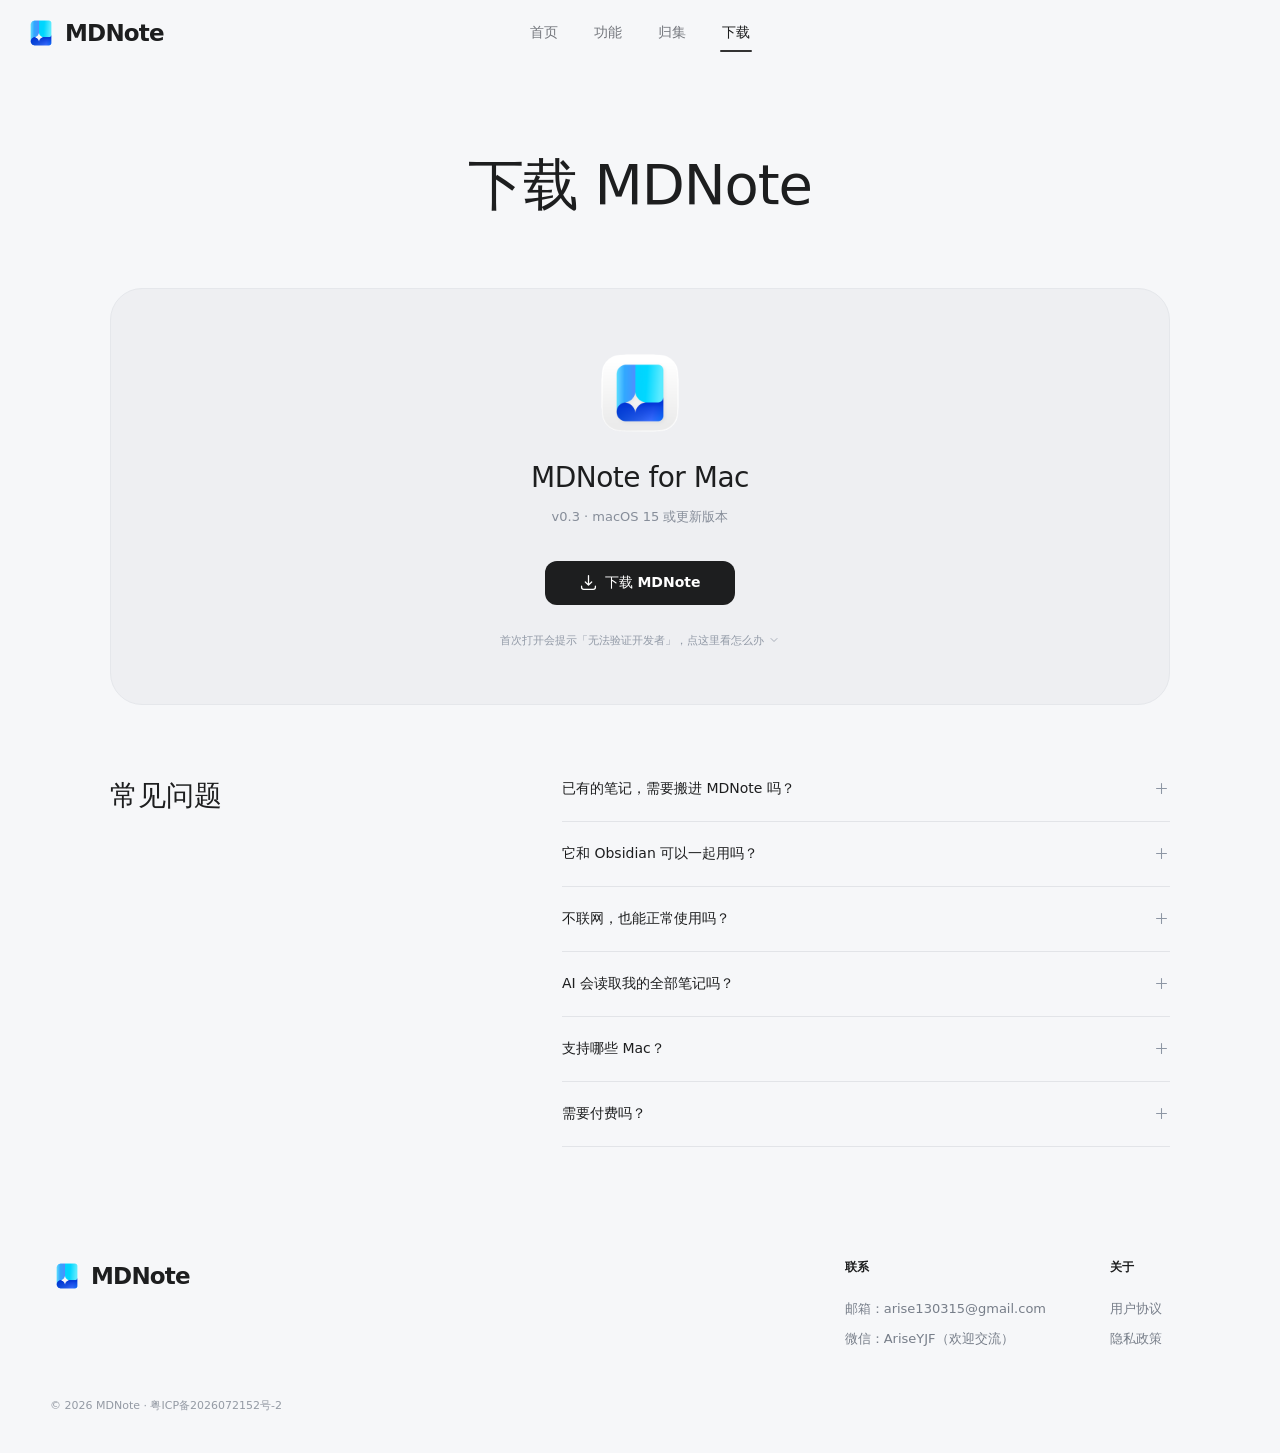
==== commit a0729be0: "发布 MDNote 0.3 下载页与版本清单" ====
--- a/download/index.html
+++ b/download/index.html
@@ -1,10 +1,10 @@
 <!doctype html>
 <html lang="zh-CN"><head><meta charset="UTF-8"><meta name="viewport" content="width=device-width, initial-scale=1"><meta name="description" content="下载 MDNote for Mac。基础功能支持 macOS 15 或更新版本。"><meta name="theme-color" content="#fafaf9"><meta name="color-scheme" content="light"><meta property="og:title" content="获取 MDNote — Mac 原生 Markdown 笔记"><meta property="og:description" content="下载 MDNote for Mac。基础功能支持 macOS 15 或更新版本。"><meta property="og:type" content="website"><title>获取 MDNote — Mac 原生 Markdown 笔记</title><link rel="icon" href="../assets/logo.png" type="image/png"><link rel="stylesheet" href="../styles.css"><script src="../app.js" defer></script></head><body><a class="skip-link" href="#main">跳到主要内容</a><header class="header"><nav class="nav" aria-label="主导航"><a class="brand" href="../index.html" aria-label="MDNote 首页"><img src="../assets/logo.png" alt="" width="36" height="36"><span>MDNote</span></a><div class="nav-links" id="nav-links"><a href="../index.html" >首页</a><a href="../index.html#features">功能</a><a href="../index.html#sources">归集</a><a href="index.html" aria-current="page">下载</a></div><div class="nav-end"><button class="menu-button" aria-label="打开导航" aria-expanded="false" aria-controls="nav-links"><svg class="icon " width="20" height="20" viewBox="0 0 24 24" fill="none" stroke="currentColor" stroke-width="1.5" stroke-linecap="round" stroke-linejoin="round" aria-hidden="true"><path d="M5 8h14M5 16h14"/></svg></button></div></nav></header><main id="main" class="download-page wrap">
   <h1>下载 MDNote</h1>
-  <section class="download-panel"><div class="download-product"><img src="../assets/app-icon.png" width="96" height="96" alt="MDNote 应用图标"><h2>MDNote for Mac</h2><p>v0.2 · macOS 15 或更新版本</p></div>
-  <a class="button primary" href="https://mdnote.blinkwork.cn/dl/MDNote-0.2.dmg"><svg class="icon" aria-hidden="true" xmlns="http://www.w3.org/2000/svg" width="16" height="16" viewBox="0 0 16 16" fill="none">
+  <section class="download-panel"><div class="download-product"><img src="../assets/app-icon.png" width="96" height="96" alt="MDNote 应用图标"><h2>MDNote for Mac</h2><p>v0.3 · macOS 15 或更新版本</p></div>
+  <a class="button primary" href="https://mdnote.blinkwork.cn/dl/MDNote-0.3.dmg"><svg class="icon" aria-hidden="true" xmlns="http://www.w3.org/2000/svg" width="16" height="16" viewBox="0 0 16 16" fill="none">
 <path d="M1.5 11.5V12.5C1.5 13.6046 2.39543 14.5 3.5 14.5H12.5C13.6046 14.5 14.5 13.6046 14.5 12.5V11.5" stroke-linecap="round" stroke="currentColor" stroke-width="1.2" />
 <path d="M5 7.5L7.99293 10.4929C7.99683 10.4968 8.00317 10.4968 8.00707 10.4929L11 7.5M8 1.5V10" stroke-linecap="round" stroke-linejoin="round" stroke="currentColor" stroke-width="1.2" />
-</svg>下载 MDNote</a><details class="install-guide"><summary>首次打开会提示「无法验证开发者」，点这里看怎么办<svg class="icon " width="20" height="20" viewBox="0 0 24 24" fill="none" stroke="currentColor" stroke-width="1.5" stroke-linecap="round" stroke-linejoin="round" aria-hidden="true"><path d="m6 9 6 6 6-6"/></svg></summary><div class="install-steps"><p>安装包目前没有做苹果公证，首次打开时系统会拦一下。不影响使用，按这四步走：</p><ol><li>打开 dmg，把 MDNote 拖进「应用程序」</li><li>双击打开，出现提示后点「完成」</li><li>打开「系统设置 → 隐私与安全性」，下滑找到被拦截的 MDNote，点「仍要打开」</li><li>再次确认「打开」</li></ol><p>之后每次打开都正常，不用再走这套。想核对安装包完整性，可以下载同目录的 <a href="https://mdnote.blinkwork.cn/dl/MDNote-0.2.dmg.sha256"><code>.sha256</code></a> 文件后执行 <code>shasum -a 256 -c</code></p></div></details></section>
+</svg>下载 MDNote</a><details class="install-guide"><summary>首次打开会提示「无法验证开发者」，点这里看怎么办<svg class="icon " width="20" height="20" viewBox="0 0 24 24" fill="none" stroke="currentColor" stroke-width="1.5" stroke-linecap="round" stroke-linejoin="round" aria-hidden="true"><path d="m6 9 6 6 6-6"/></svg></summary><div class="install-steps"><p>安装包目前没有做苹果公证，首次打开时系统会拦一下。不影响使用，按这四步走：</p><ol><li>打开 dmg，把 MDNote 拖进「应用程序」</li><li>双击打开，出现提示后点「完成」</li><li>打开「系统设置 → 隐私与安全性」，下滑找到被拦截的 MDNote，点「仍要打开」</li><li>再次确认「打开」</li></ol><p>之后每次打开都正常，不用再走这套。想核对安装包完整性，可以下载同目录的 <a href="https://mdnote.blinkwork.cn/dl/MDNote-0.3.dmg.sha256"><code>.sha256</code></a> 文件后执行 <code>shasum -a 256 -c</code></p></div></details></section>
   <section class="faq-section" id="faq"><h2>常见问题</h2><div class="faq-list"><details><summary>已有的笔记，需要搬进 MDNote 吗？<span class="faq-plus"><svg class="icon " width="20" height="20" viewBox="0 0 24 24" fill="none" stroke="currentColor" stroke-width="1.5" stroke-linecap="round" stroke-linejoin="round" aria-hidden="true"><path d="M12 5v14M5 12h14"/></svg></span></summary><div class="faq-answer"><p>不需要。原地索引，仍可用其他编辑器打开，改动自动更新</p></div></details><details><summary>它和 Obsidian 可以一起用吗？<span class="faq-plus"><svg class="icon " width="20" height="20" viewBox="0 0 24 24" fill="none" stroke="currentColor" stroke-width="1.5" stroke-linecap="round" stroke-linejoin="round" aria-hidden="true"><path d="M12 5v14M5 12h14"/></svg></span></summary><div class="faq-answer"><p>可以。支持本机文库、双链与嵌入，部分插件语法除外</p></div></details><details><summary>不联网，也能正常使用吗？<span class="faq-plus"><svg class="icon " width="20" height="20" viewBox="0 0 24 24" fill="none" stroke="currentColor" stroke-width="1.5" stroke-linecap="round" stroke-linejoin="round" aria-hidden="true"><path d="M12 5v14M5 12h14"/></svg></span></summary><div class="faq-answer"><p>基础功能可离线。云端 AI、网络图片和系统模型下载需要联网</p></div></details><details><summary>AI 会读取我的全部笔记吗？<span class="faq-plus"><svg class="icon " width="20" height="20" viewBox="0 0 24 24" fill="none" stroke="currentColor" stroke-width="1.5" stroke-linecap="round" stroke-linejoin="round" aria-hidden="true"><path d="M12 5v14M5 12h14"/></svg></span></summary><div class="faq-answer"><p>默认不读取。开启后按功能发送笔记片段或录音文字；外部客户端可读取授权范围。详见隐私政策</p></div></details><details><summary>支持哪些 Mac？<span class="faq-plus"><svg class="icon " width="20" height="20" viewBox="0 0 24 24" fill="none" stroke="currentColor" stroke-width="1.5" stroke-linecap="round" stroke-linejoin="round" aria-hidden="true"><path d="M12 5v14M5 12h14"/></svg></span></summary><div class="faq-answer"><p>笔记需 macOS 15+，录音需 macOS 26+；本机总结取决于设备与地区。Apple 芯片与 Intel 芯片均可</p></div></details><details><summary>需要付费吗？<span class="faq-plus"><svg class="icon " width="20" height="20" viewBox="0 0 24 24" fill="none" stroke="currentColor" stroke-width="1.5" stroke-linecap="round" stroke-linejoin="round" aria-hidden="true"><path d="M12 5v14M5 12h14"/></svg></span></summary><div class="faq-answer"><p>不需要，目前公益免费</p></div></details></div></section>
 </main><footer class="footer wrap"><div class="footer-top"><a class="brand" href="../index.html" aria-label="MDNote 首页"><img src="../assets/logo.png" alt="" width="36" height="36"><span>MDNote</span></a><div class="footer-columns"><div><h3>联系</h3><span class="footer-contact">邮箱：arise130315@gmail.com</span><span class="footer-contact">微信：AriseYJF（欢迎交流）</span></div><div><h3>关于</h3><a href="../terms/index.html">用户协议</a><a href="../privacy/index.html">隐私政策</a></div></div></div><div class="footer-bottom">© 2026 MDNote · <a href="https://beian.miit.gov.cn/" target="_blank" rel="noopener noreferrer">粤ICP备2026072152号-2</a></div></footer></body></html>
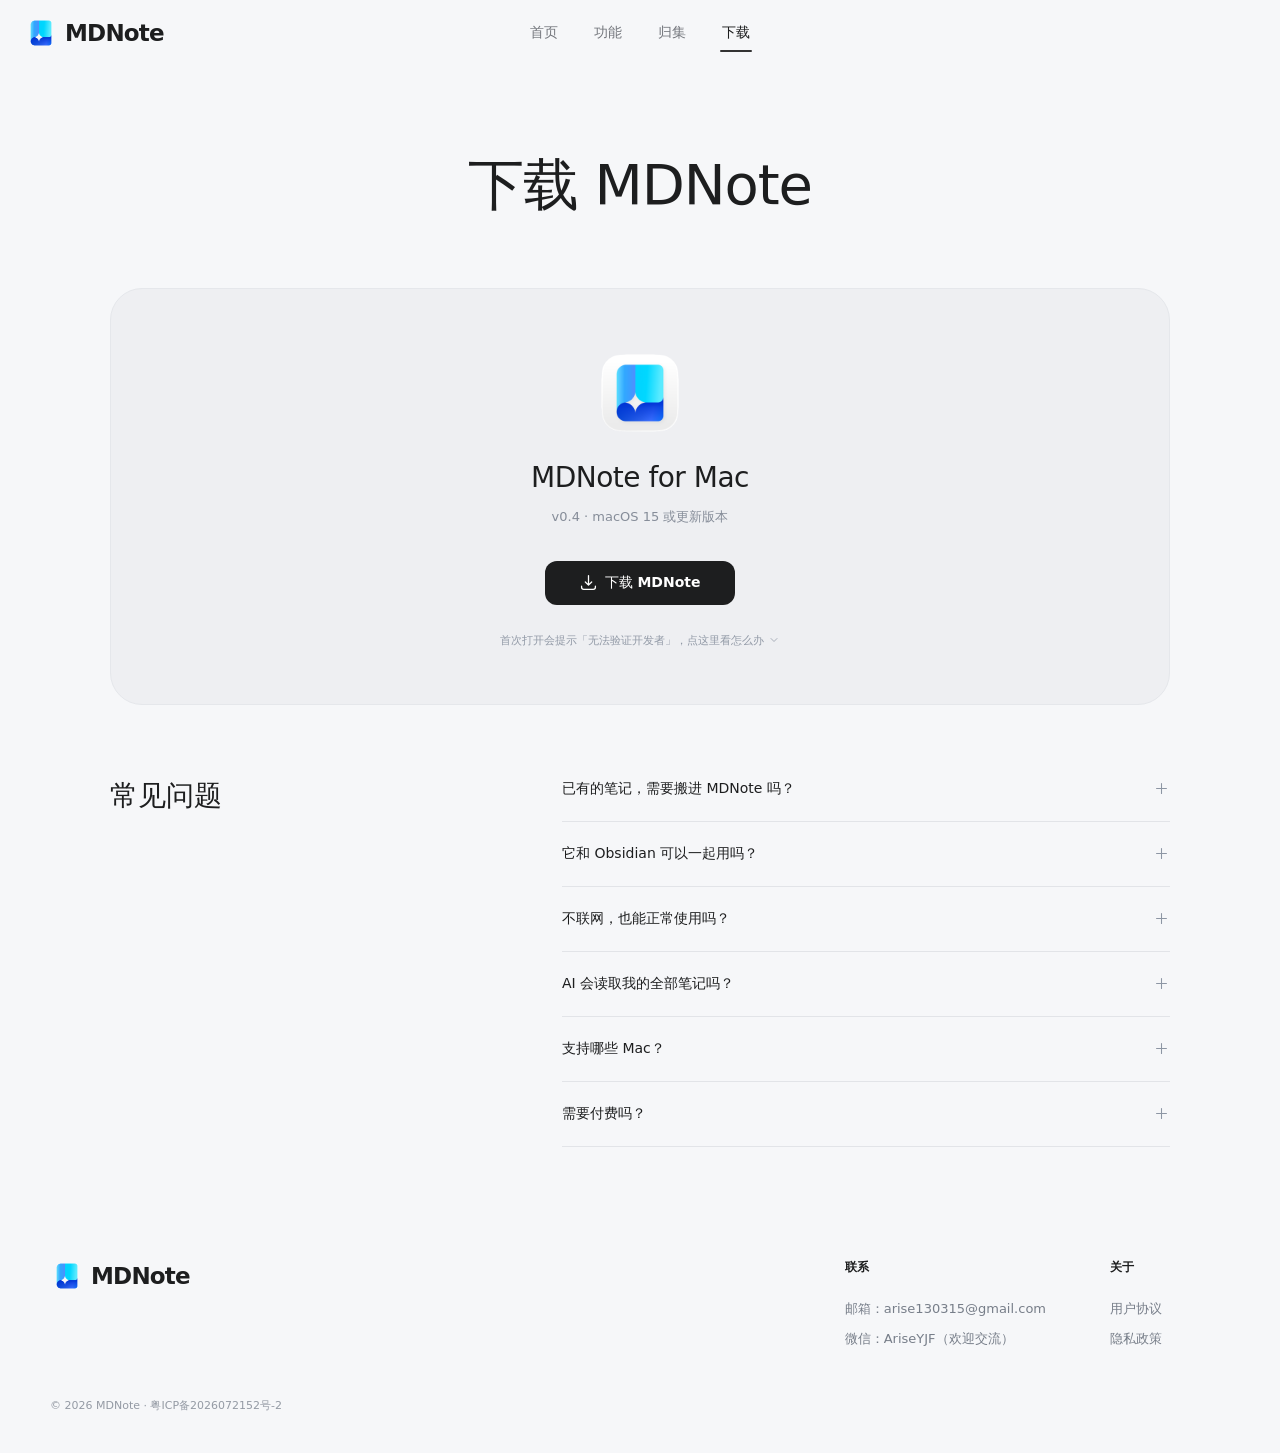
==== commit 8f55ef8a: "发布 MDNote 0.4 下载页与更新清单" ====
--- a/download/index.html
+++ b/download/index.html
@@ -1,10 +1,10 @@
 <!doctype html>
 <html lang="zh-CN"><head><meta charset="UTF-8"><meta name="viewport" content="width=device-width, initial-scale=1"><meta name="description" content="下载 MDNote for Mac。基础功能支持 macOS 15 或更新版本。"><meta name="theme-color" content="#fafaf9"><meta name="color-scheme" content="light"><meta property="og:title" content="获取 MDNote — Mac 原生 Markdown 笔记"><meta property="og:description" content="下载 MDNote for Mac。基础功能支持 macOS 15 或更新版本。"><meta property="og:type" content="website"><title>获取 MDNote — Mac 原生 Markdown 笔记</title><link rel="icon" href="../assets/logo.png" type="image/png"><link rel="stylesheet" href="../styles.css"><script src="../app.js" defer></script></head><body><a class="skip-link" href="#main">跳到主要内容</a><header class="header"><nav class="nav" aria-label="主导航"><a class="brand" href="../index.html" aria-label="MDNote 首页"><img src="../assets/logo.png" alt="" width="36" height="36"><span>MDNote</span></a><div class="nav-links" id="nav-links"><a href="../index.html" >首页</a><a href="../index.html#features">功能</a><a href="../index.html#sources">归集</a><a href="index.html" aria-current="page">下载</a></div><div class="nav-end"><button class="menu-button" aria-label="打开导航" aria-expanded="false" aria-controls="nav-links"><svg class="icon " width="20" height="20" viewBox="0 0 24 24" fill="none" stroke="currentColor" stroke-width="1.5" stroke-linecap="round" stroke-linejoin="round" aria-hidden="true"><path d="M5 8h14M5 16h14"/></svg></button></div></nav></header><main id="main" class="download-page wrap">
   <h1>下载 MDNote</h1>
-  <section class="download-panel"><div class="download-product"><img src="../assets/app-icon.png" width="96" height="96" alt="MDNote 应用图标"><h2>MDNote for Mac</h2><p>v0.3 · macOS 15 或更新版本</p></div>
-  <a class="button primary" href="https://mdnote.blinkwork.cn/dl/MDNote-0.3.dmg"><svg class="icon" aria-hidden="true" xmlns="http://www.w3.org/2000/svg" width="16" height="16" viewBox="0 0 16 16" fill="none">
+  <section class="download-panel"><div class="download-product"><img src="../assets/app-icon.png" width="96" height="96" alt="MDNote 应用图标"><h2>MDNote for Mac</h2><p>v0.4 · macOS 15 或更新版本</p></div>
+  <a class="button primary" href="https://mdnote.blinkwork.cn/dl/MDNote-0.4.dmg"><svg class="icon" aria-hidden="true" xmlns="http://www.w3.org/2000/svg" width="16" height="16" viewBox="0 0 16 16" fill="none">
 <path d="M1.5 11.5V12.5C1.5 13.6046 2.39543 14.5 3.5 14.5H12.5C13.6046 14.5 14.5 13.6046 14.5 12.5V11.5" stroke-linecap="round" stroke="currentColor" stroke-width="1.2" />
 <path d="M5 7.5L7.99293 10.4929C7.99683 10.4968 8.00317 10.4968 8.00707 10.4929L11 7.5M8 1.5V10" stroke-linecap="round" stroke-linejoin="round" stroke="currentColor" stroke-width="1.2" />
-</svg>下载 MDNote</a><details class="install-guide"><summary>首次打开会提示「无法验证开发者」，点这里看怎么办<svg class="icon " width="20" height="20" viewBox="0 0 24 24" fill="none" stroke="currentColor" stroke-width="1.5" stroke-linecap="round" stroke-linejoin="round" aria-hidden="true"><path d="m6 9 6 6 6-6"/></svg></summary><div class="install-steps"><p>安装包目前没有做苹果公证，首次打开时系统会拦一下。不影响使用，按这四步走：</p><ol><li>打开 dmg，把 MDNote 拖进「应用程序」</li><li>双击打开，出现提示后点「完成」</li><li>打开「系统设置 → 隐私与安全性」，下滑找到被拦截的 MDNote，点「仍要打开」</li><li>再次确认「打开」</li></ol><p>之后每次打开都正常，不用再走这套。想核对安装包完整性，可以下载同目录的 <a href="https://mdnote.blinkwork.cn/dl/MDNote-0.3.dmg.sha256"><code>.sha256</code></a> 文件后执行 <code>shasum -a 256 -c</code></p></div></details></section>
+</svg>下载 MDNote</a><details class="install-guide"><summary>首次打开会提示「无法验证开发者」，点这里看怎么办<svg class="icon " width="20" height="20" viewBox="0 0 24 24" fill="none" stroke="currentColor" stroke-width="1.5" stroke-linecap="round" stroke-linejoin="round" aria-hidden="true"><path d="m6 9 6 6 6-6"/></svg></summary><div class="install-steps"><p>安装包目前没有做苹果公证，首次打开时系统会拦一下。不影响使用，按这四步走：</p><ol><li>打开 dmg，把 MDNote 拖进「应用程序」</li><li>双击打开，出现提示后点「完成」</li><li>打开「系统设置 → 隐私与安全性」，下滑找到被拦截的 MDNote，点「仍要打开」</li><li>再次确认「打开」</li></ol><p>之后每次打开都正常，不用再走这套。想核对安装包完整性，可以下载同目录的 <a href="https://mdnote.blinkwork.cn/dl/MDNote-0.4.dmg.sha256"><code>.sha256</code></a> 文件后执行 <code>shasum -a 256 -c</code></p></div></details></section>
   <section class="faq-section" id="faq"><h2>常见问题</h2><div class="faq-list"><details><summary>已有的笔记，需要搬进 MDNote 吗？<span class="faq-plus"><svg class="icon " width="20" height="20" viewBox="0 0 24 24" fill="none" stroke="currentColor" stroke-width="1.5" stroke-linecap="round" stroke-linejoin="round" aria-hidden="true"><path d="M12 5v14M5 12h14"/></svg></span></summary><div class="faq-answer"><p>不需要。原地索引，仍可用其他编辑器打开，改动自动更新</p></div></details><details><summary>它和 Obsidian 可以一起用吗？<span class="faq-plus"><svg class="icon " width="20" height="20" viewBox="0 0 24 24" fill="none" stroke="currentColor" stroke-width="1.5" stroke-linecap="round" stroke-linejoin="round" aria-hidden="true"><path d="M12 5v14M5 12h14"/></svg></span></summary><div class="faq-answer"><p>可以。支持本机文库、双链与嵌入，部分插件语法除外</p></div></details><details><summary>不联网，也能正常使用吗？<span class="faq-plus"><svg class="icon " width="20" height="20" viewBox="0 0 24 24" fill="none" stroke="currentColor" stroke-width="1.5" stroke-linecap="round" stroke-linejoin="round" aria-hidden="true"><path d="M12 5v14M5 12h14"/></svg></span></summary><div class="faq-answer"><p>基础功能可离线。云端 AI、网络图片和系统模型下载需要联网</p></div></details><details><summary>AI 会读取我的全部笔记吗？<span class="faq-plus"><svg class="icon " width="20" height="20" viewBox="0 0 24 24" fill="none" stroke="currentColor" stroke-width="1.5" stroke-linecap="round" stroke-linejoin="round" aria-hidden="true"><path d="M12 5v14M5 12h14"/></svg></span></summary><div class="faq-answer"><p>默认不读取。开启后按功能发送笔记片段或录音文字；外部客户端可读取授权范围。详见隐私政策</p></div></details><details><summary>支持哪些 Mac？<span class="faq-plus"><svg class="icon " width="20" height="20" viewBox="0 0 24 24" fill="none" stroke="currentColor" stroke-width="1.5" stroke-linecap="round" stroke-linejoin="round" aria-hidden="true"><path d="M12 5v14M5 12h14"/></svg></span></summary><div class="faq-answer"><p>笔记需 macOS 15+，录音需 macOS 26+；本机总结取决于设备与地区。Apple 芯片与 Intel 芯片均可</p></div></details><details><summary>需要付费吗？<span class="faq-plus"><svg class="icon " width="20" height="20" viewBox="0 0 24 24" fill="none" stroke="currentColor" stroke-width="1.5" stroke-linecap="round" stroke-linejoin="round" aria-hidden="true"><path d="M12 5v14M5 12h14"/></svg></span></summary><div class="faq-answer"><p>不需要，目前公益免费</p></div></details></div></section>
 </main><footer class="footer wrap"><div class="footer-top"><a class="brand" href="../index.html" aria-label="MDNote 首页"><img src="../assets/logo.png" alt="" width="36" height="36"><span>MDNote</span></a><div class="footer-columns"><div><h3>联系</h3><span class="footer-contact">邮箱：arise130315@gmail.com</span><span class="footer-contact">微信：AriseYJF（欢迎交流）</span></div><div><h3>关于</h3><a href="../terms/index.html">用户协议</a><a href="../privacy/index.html">隐私政策</a></div></div></div><div class="footer-bottom">© 2026 MDNote · <a href="https://beian.miit.gov.cn/" target="_blank" rel="noopener noreferrer">粤ICP备2026072152号-2</a></div></footer></body></html>
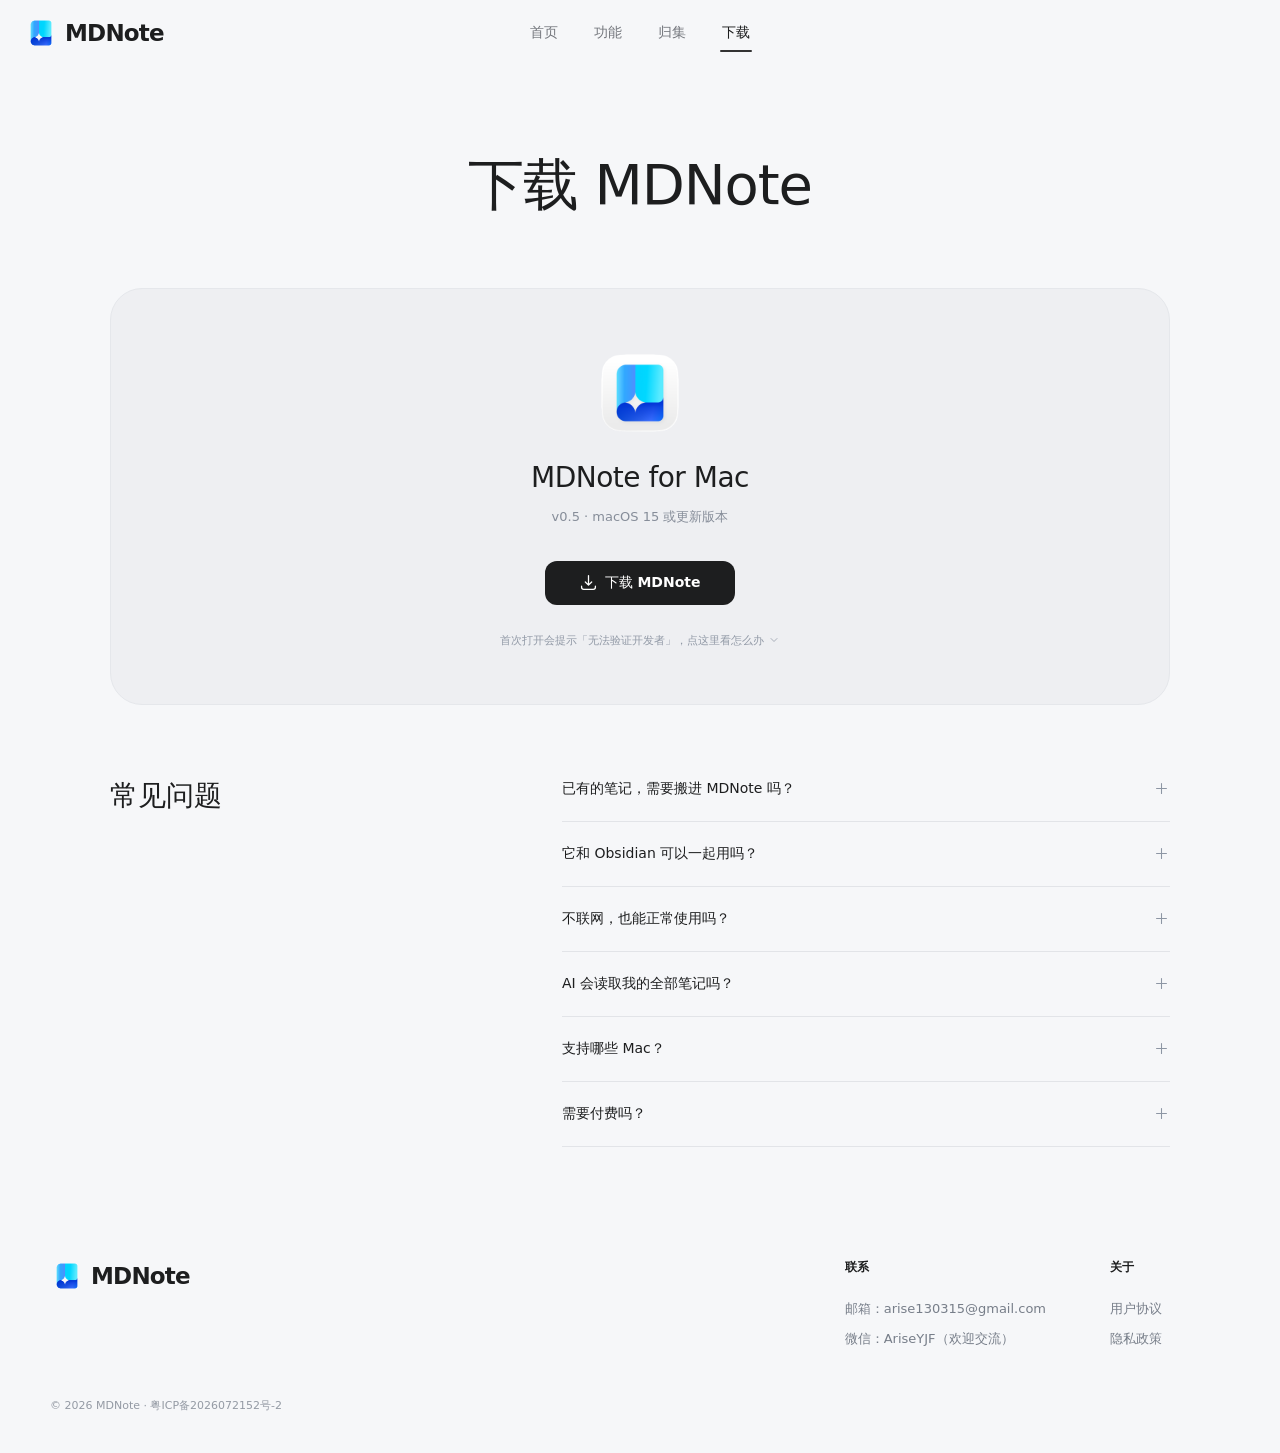
==== commit 0334d6d2: "发布 MDNote 0.5 下载页与更新清单" ====
--- a/download/index.html
+++ b/download/index.html
@@ -1,10 +1,10 @@
 <!doctype html>
 <html lang="zh-CN"><head><meta charset="UTF-8"><meta name="viewport" content="width=device-width, initial-scale=1"><meta name="description" content="下载 MDNote for Mac。基础功能支持 macOS 15 或更新版本。"><meta name="theme-color" content="#fafaf9"><meta name="color-scheme" content="light"><meta property="og:title" content="获取 MDNote — Mac 原生 Markdown 笔记"><meta property="og:description" content="下载 MDNote for Mac。基础功能支持 macOS 15 或更新版本。"><meta property="og:type" content="website"><title>获取 MDNote — Mac 原生 Markdown 笔记</title><link rel="icon" href="../assets/logo.png" type="image/png"><link rel="stylesheet" href="../styles.css"><script src="../app.js" defer></script></head><body><a class="skip-link" href="#main">跳到主要内容</a><header class="header"><nav class="nav" aria-label="主导航"><a class="brand" href="../index.html" aria-label="MDNote 首页"><img src="../assets/logo.png" alt="" width="36" height="36"><span>MDNote</span></a><div class="nav-links" id="nav-links"><a href="../index.html" >首页</a><a href="../index.html#features">功能</a><a href="../index.html#sources">归集</a><a href="index.html" aria-current="page">下载</a></div><div class="nav-end"><button class="menu-button" aria-label="打开导航" aria-expanded="false" aria-controls="nav-links"><svg class="icon " width="20" height="20" viewBox="0 0 24 24" fill="none" stroke="currentColor" stroke-width="1.5" stroke-linecap="round" stroke-linejoin="round" aria-hidden="true"><path d="M5 8h14M5 16h14"/></svg></button></div></nav></header><main id="main" class="download-page wrap">
   <h1>下载 MDNote</h1>
-  <section class="download-panel"><div class="download-product"><img src="../assets/app-icon.png" width="96" height="96" alt="MDNote 应用图标"><h2>MDNote for Mac</h2><p>v0.4 · macOS 15 或更新版本</p></div>
-  <a class="button primary" href="https://mdnote.blinkwork.cn/dl/MDNote-0.4.dmg"><svg class="icon" aria-hidden="true" xmlns="http://www.w3.org/2000/svg" width="16" height="16" viewBox="0 0 16 16" fill="none">
+  <section class="download-panel"><div class="download-product"><img src="../assets/app-icon.png" width="96" height="96" alt="MDNote 应用图标"><h2>MDNote for Mac</h2><p>v0.5 · macOS 15 或更新版本</p></div>
+  <a class="button primary" href="https://mdnote.blinkwork.cn/dl/MDNote-0.5.dmg"><svg class="icon" aria-hidden="true" xmlns="http://www.w3.org/2000/svg" width="16" height="16" viewBox="0 0 16 16" fill="none">
 <path d="M1.5 11.5V12.5C1.5 13.6046 2.39543 14.5 3.5 14.5H12.5C13.6046 14.5 14.5 13.6046 14.5 12.5V11.5" stroke-linecap="round" stroke="currentColor" stroke-width="1.2" />
 <path d="M5 7.5L7.99293 10.4929C7.99683 10.4968 8.00317 10.4968 8.00707 10.4929L11 7.5M8 1.5V10" stroke-linecap="round" stroke-linejoin="round" stroke="currentColor" stroke-width="1.2" />
-</svg>下载 MDNote</a><details class="install-guide"><summary>首次打开会提示「无法验证开发者」，点这里看怎么办<svg class="icon " width="20" height="20" viewBox="0 0 24 24" fill="none" stroke="currentColor" stroke-width="1.5" stroke-linecap="round" stroke-linejoin="round" aria-hidden="true"><path d="m6 9 6 6 6-6"/></svg></summary><div class="install-steps"><p>安装包目前没有做苹果公证，首次打开时系统会拦一下。不影响使用，按这四步走：</p><ol><li>打开 dmg，把 MDNote 拖进「应用程序」</li><li>双击打开，出现提示后点「完成」</li><li>打开「系统设置 → 隐私与安全性」，下滑找到被拦截的 MDNote，点「仍要打开」</li><li>再次确认「打开」</li></ol><p>之后每次打开都正常，不用再走这套。想核对安装包完整性，可以下载同目录的 <a href="https://mdnote.blinkwork.cn/dl/MDNote-0.4.dmg.sha256"><code>.sha256</code></a> 文件后执行 <code>shasum -a 256 -c</code></p></div></details></section>
+</svg>下载 MDNote</a><details class="install-guide"><summary>首次打开会提示「无法验证开发者」，点这里看怎么办<svg class="icon " width="20" height="20" viewBox="0 0 24 24" fill="none" stroke="currentColor" stroke-width="1.5" stroke-linecap="round" stroke-linejoin="round" aria-hidden="true"><path d="m6 9 6 6 6-6"/></svg></summary><div class="install-steps"><p>安装包目前没有做苹果公证，首次打开时系统会拦一下。不影响使用，按这四步走：</p><ol><li>打开 dmg，把 MDNote 拖进「应用程序」</li><li>双击打开，出现提示后点「完成」</li><li>打开「系统设置 → 隐私与安全性」，下滑找到被拦截的 MDNote，点「仍要打开」</li><li>再次确认「打开」</li></ol><p>之后每次打开都正常，不用再走这套。想核对安装包完整性，可以下载同目录的 <a href="https://mdnote.blinkwork.cn/dl/MDNote-0.5.dmg.sha256"><code>.sha256</code></a> 文件后执行 <code>shasum -a 256 -c</code></p></div></details></section>
   <section class="faq-section" id="faq"><h2>常见问题</h2><div class="faq-list"><details><summary>已有的笔记，需要搬进 MDNote 吗？<span class="faq-plus"><svg class="icon " width="20" height="20" viewBox="0 0 24 24" fill="none" stroke="currentColor" stroke-width="1.5" stroke-linecap="round" stroke-linejoin="round" aria-hidden="true"><path d="M12 5v14M5 12h14"/></svg></span></summary><div class="faq-answer"><p>不需要。原地索引，仍可用其他编辑器打开，改动自动更新</p></div></details><details><summary>它和 Obsidian 可以一起用吗？<span class="faq-plus"><svg class="icon " width="20" height="20" viewBox="0 0 24 24" fill="none" stroke="currentColor" stroke-width="1.5" stroke-linecap="round" stroke-linejoin="round" aria-hidden="true"><path d="M12 5v14M5 12h14"/></svg></span></summary><div class="faq-answer"><p>可以。支持本机文库、双链与嵌入，部分插件语法除外</p></div></details><details><summary>不联网，也能正常使用吗？<span class="faq-plus"><svg class="icon " width="20" height="20" viewBox="0 0 24 24" fill="none" stroke="currentColor" stroke-width="1.5" stroke-linecap="round" stroke-linejoin="round" aria-hidden="true"><path d="M12 5v14M5 12h14"/></svg></span></summary><div class="faq-answer"><p>基础功能可离线。云端 AI、网络图片和系统模型下载需要联网</p></div></details><details><summary>AI 会读取我的全部笔记吗？<span class="faq-plus"><svg class="icon " width="20" height="20" viewBox="0 0 24 24" fill="none" stroke="currentColor" stroke-width="1.5" stroke-linecap="round" stroke-linejoin="round" aria-hidden="true"><path d="M12 5v14M5 12h14"/></svg></span></summary><div class="faq-answer"><p>默认不读取。开启后按功能发送笔记片段或录音文字；外部客户端可读取授权范围。详见隐私政策</p></div></details><details><summary>支持哪些 Mac？<span class="faq-plus"><svg class="icon " width="20" height="20" viewBox="0 0 24 24" fill="none" stroke="currentColor" stroke-width="1.5" stroke-linecap="round" stroke-linejoin="round" aria-hidden="true"><path d="M12 5v14M5 12h14"/></svg></span></summary><div class="faq-answer"><p>笔记需 macOS 15+，录音需 macOS 26+；本机总结取决于设备与地区。Apple 芯片与 Intel 芯片均可</p></div></details><details><summary>需要付费吗？<span class="faq-plus"><svg class="icon " width="20" height="20" viewBox="0 0 24 24" fill="none" stroke="currentColor" stroke-width="1.5" stroke-linecap="round" stroke-linejoin="round" aria-hidden="true"><path d="M12 5v14M5 12h14"/></svg></span></summary><div class="faq-answer"><p>不需要，目前公益免费</p></div></details></div></section>
 </main><footer class="footer wrap"><div class="footer-top"><a class="brand" href="../index.html" aria-label="MDNote 首页"><img src="../assets/logo.png" alt="" width="36" height="36"><span>MDNote</span></a><div class="footer-columns"><div><h3>联系</h3><span class="footer-contact">邮箱：arise130315@gmail.com</span><span class="footer-contact">微信：AriseYJF（欢迎交流）</span></div><div><h3>关于</h3><a href="../terms/index.html">用户协议</a><a href="../privacy/index.html">隐私政策</a></div></div></div><div class="footer-bottom">© 2026 MDNote · <a href="https://beian.miit.gov.cn/" target="_blank" rel="noopener noreferrer">粤ICP备2026072152号-2</a></div></footer></body></html>
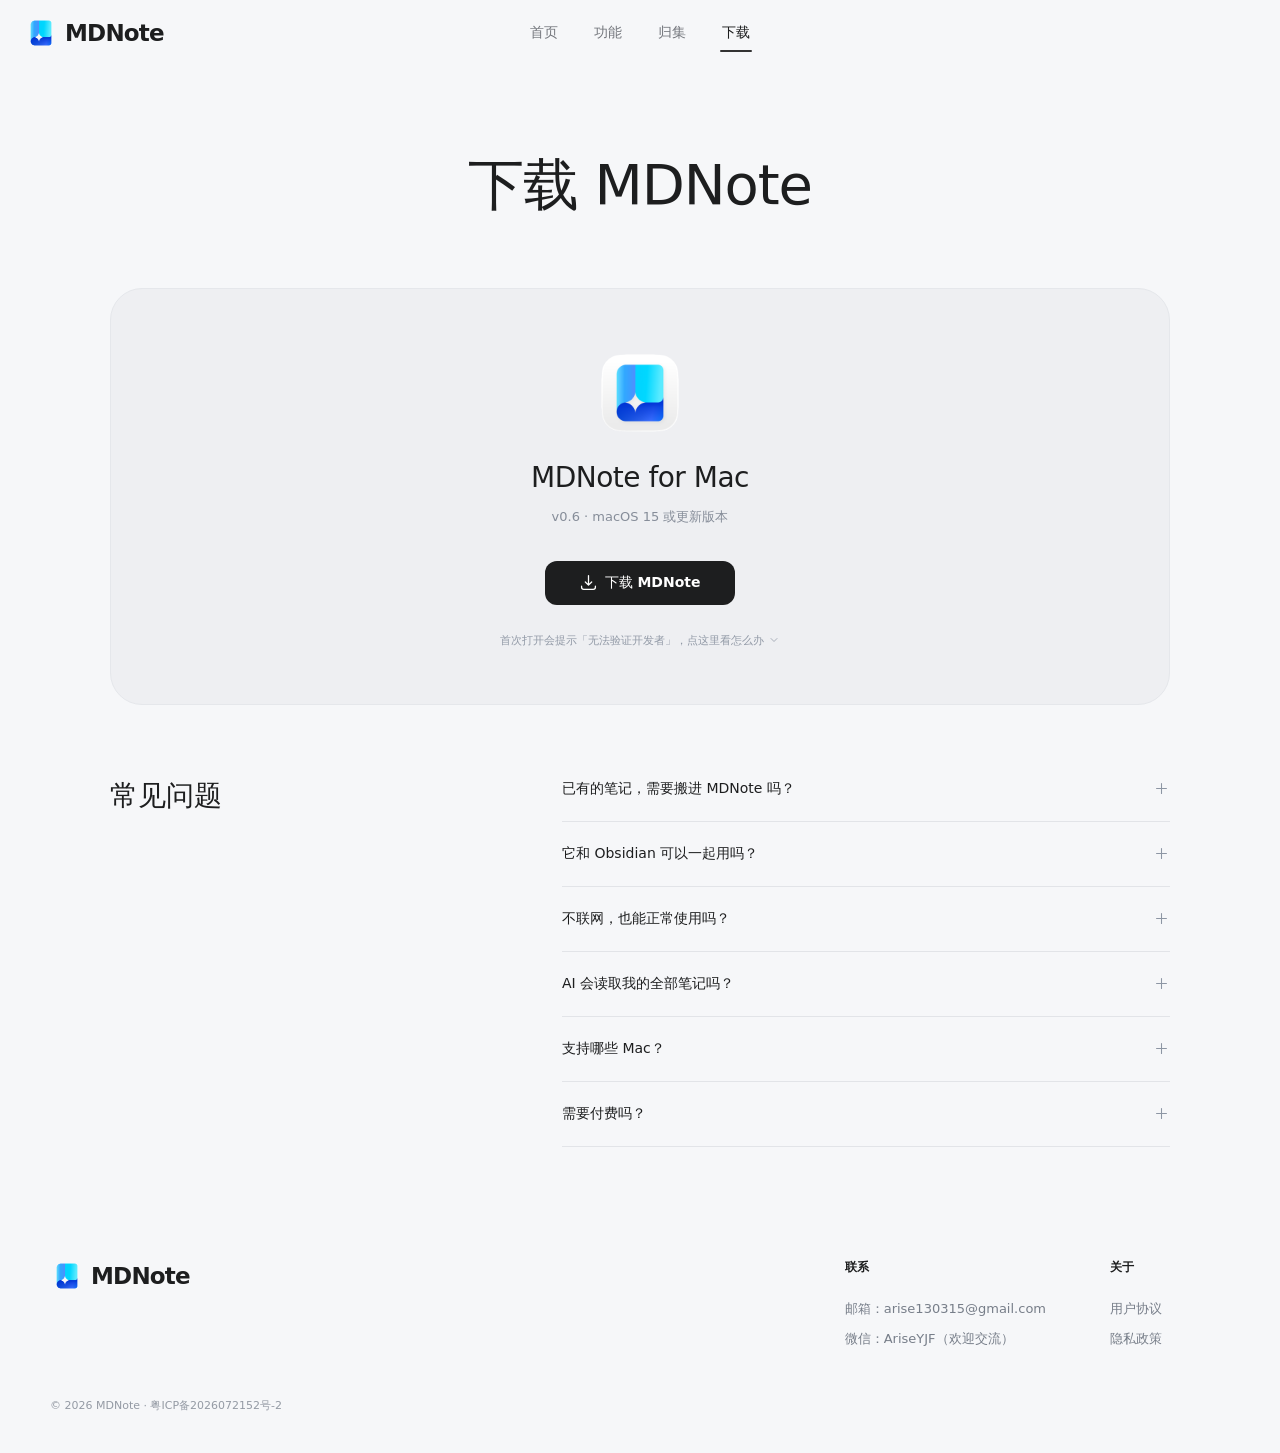
==== commit 428fd4ef: "发布 MDNote 0.6 下载页与更新清单" ====
--- a/download/index.html
+++ b/download/index.html
@@ -1,10 +1,10 @@
 <!doctype html>
 <html lang="zh-CN"><head><meta charset="UTF-8"><meta name="viewport" content="width=device-width, initial-scale=1"><meta name="description" content="下载 MDNote for Mac。基础功能支持 macOS 15 或更新版本。"><meta name="theme-color" content="#fafaf9"><meta name="color-scheme" content="light"><meta property="og:title" content="获取 MDNote — Mac 原生 Markdown 笔记"><meta property="og:description" content="下载 MDNote for Mac。基础功能支持 macOS 15 或更新版本。"><meta property="og:type" content="website"><title>获取 MDNote — Mac 原生 Markdown 笔记</title><link rel="icon" href="../assets/logo.png" type="image/png"><link rel="stylesheet" href="../styles.css"><script src="../app.js" defer></script></head><body><a class="skip-link" href="#main">跳到主要内容</a><header class="header"><nav class="nav" aria-label="主导航"><a class="brand" href="../index.html" aria-label="MDNote 首页"><img src="../assets/logo.png" alt="" width="36" height="36"><span>MDNote</span></a><div class="nav-links" id="nav-links"><a href="../index.html" >首页</a><a href="../index.html#features">功能</a><a href="../index.html#sources">归集</a><a href="index.html" aria-current="page">下载</a></div><div class="nav-end"><button class="menu-button" aria-label="打开导航" aria-expanded="false" aria-controls="nav-links"><svg class="icon " width="20" height="20" viewBox="0 0 24 24" fill="none" stroke="currentColor" stroke-width="1.5" stroke-linecap="round" stroke-linejoin="round" aria-hidden="true"><path d="M5 8h14M5 16h14"/></svg></button></div></nav></header><main id="main" class="download-page wrap">
   <h1>下载 MDNote</h1>
-  <section class="download-panel"><div class="download-product"><img src="../assets/app-icon.png" width="96" height="96" alt="MDNote 应用图标"><h2>MDNote for Mac</h2><p>v0.5 · macOS 15 或更新版本</p></div>
-  <a class="button primary" href="https://mdnote.blinkwork.cn/dl/MDNote-0.5.dmg"><svg class="icon" aria-hidden="true" xmlns="http://www.w3.org/2000/svg" width="16" height="16" viewBox="0 0 16 16" fill="none">
+  <section class="download-panel"><div class="download-product"><img src="../assets/app-icon.png" width="96" height="96" alt="MDNote 应用图标"><h2>MDNote for Mac</h2><p>v0.6 · macOS 15 或更新版本</p></div>
+  <a class="button primary" href="https://mdnote.blinkwork.cn/dl/MDNote-0.6.dmg"><svg class="icon" aria-hidden="true" xmlns="http://www.w3.org/2000/svg" width="16" height="16" viewBox="0 0 16 16" fill="none">
 <path d="M1.5 11.5V12.5C1.5 13.6046 2.39543 14.5 3.5 14.5H12.5C13.6046 14.5 14.5 13.6046 14.5 12.5V11.5" stroke-linecap="round" stroke="currentColor" stroke-width="1.2" />
 <path d="M5 7.5L7.99293 10.4929C7.99683 10.4968 8.00317 10.4968 8.00707 10.4929L11 7.5M8 1.5V10" stroke-linecap="round" stroke-linejoin="round" stroke="currentColor" stroke-width="1.2" />
-</svg>下载 MDNote</a><details class="install-guide"><summary>首次打开会提示「无法验证开发者」，点这里看怎么办<svg class="icon " width="20" height="20" viewBox="0 0 24 24" fill="none" stroke="currentColor" stroke-width="1.5" stroke-linecap="round" stroke-linejoin="round" aria-hidden="true"><path d="m6 9 6 6 6-6"/></svg></summary><div class="install-steps"><p>安装包目前没有做苹果公证，首次打开时系统会拦一下。不影响使用，按这四步走：</p><ol><li>打开 dmg，把 MDNote 拖进「应用程序」</li><li>双击打开，出现提示后点「完成」</li><li>打开「系统设置 → 隐私与安全性」，下滑找到被拦截的 MDNote，点「仍要打开」</li><li>再次确认「打开」</li></ol><p>之后每次打开都正常，不用再走这套。想核对安装包完整性，可以下载同目录的 <a href="https://mdnote.blinkwork.cn/dl/MDNote-0.5.dmg.sha256"><code>.sha256</code></a> 文件后执行 <code>shasum -a 256 -c</code></p></div></details></section>
+</svg>下载 MDNote</a><details class="install-guide"><summary>首次打开会提示「无法验证开发者」，点这里看怎么办<svg class="icon " width="20" height="20" viewBox="0 0 24 24" fill="none" stroke="currentColor" stroke-width="1.5" stroke-linecap="round" stroke-linejoin="round" aria-hidden="true"><path d="m6 9 6 6 6-6"/></svg></summary><div class="install-steps"><p>安装包目前没有做苹果公证，首次打开时系统会拦一下。不影响使用，按这四步走：</p><ol><li>打开 dmg，把 MDNote 拖进「应用程序」</li><li>双击打开，出现提示后点「完成」</li><li>打开「系统设置 → 隐私与安全性」，下滑找到被拦截的 MDNote，点「仍要打开」</li><li>再次确认「打开」</li></ol><p>之后每次打开都正常，不用再走这套。想核对安装包完整性，可以下载同目录的 <a href="https://mdnote.blinkwork.cn/dl/MDNote-0.6.dmg.sha256"><code>.sha256</code></a> 文件后执行 <code>shasum -a 256 -c</code></p></div></details></section>
   <section class="faq-section" id="faq"><h2>常见问题</h2><div class="faq-list"><details><summary>已有的笔记，需要搬进 MDNote 吗？<span class="faq-plus"><svg class="icon " width="20" height="20" viewBox="0 0 24 24" fill="none" stroke="currentColor" stroke-width="1.5" stroke-linecap="round" stroke-linejoin="round" aria-hidden="true"><path d="M12 5v14M5 12h14"/></svg></span></summary><div class="faq-answer"><p>不需要。原地索引，仍可用其他编辑器打开，改动自动更新</p></div></details><details><summary>它和 Obsidian 可以一起用吗？<span class="faq-plus"><svg class="icon " width="20" height="20" viewBox="0 0 24 24" fill="none" stroke="currentColor" stroke-width="1.5" stroke-linecap="round" stroke-linejoin="round" aria-hidden="true"><path d="M12 5v14M5 12h14"/></svg></span></summary><div class="faq-answer"><p>可以。支持本机文库、双链与嵌入，部分插件语法除外</p></div></details><details><summary>不联网，也能正常使用吗？<span class="faq-plus"><svg class="icon " width="20" height="20" viewBox="0 0 24 24" fill="none" stroke="currentColor" stroke-width="1.5" stroke-linecap="round" stroke-linejoin="round" aria-hidden="true"><path d="M12 5v14M5 12h14"/></svg></span></summary><div class="faq-answer"><p>基础功能可离线。云端 AI、网络图片和系统模型下载需要联网</p></div></details><details><summary>AI 会读取我的全部笔记吗？<span class="faq-plus"><svg class="icon " width="20" height="20" viewBox="0 0 24 24" fill="none" stroke="currentColor" stroke-width="1.5" stroke-linecap="round" stroke-linejoin="round" aria-hidden="true"><path d="M12 5v14M5 12h14"/></svg></span></summary><div class="faq-answer"><p>默认不读取。开启后按功能发送笔记片段或录音文字；外部客户端可读取授权范围。详见隐私政策</p></div></details><details><summary>支持哪些 Mac？<span class="faq-plus"><svg class="icon " width="20" height="20" viewBox="0 0 24 24" fill="none" stroke="currentColor" stroke-width="1.5" stroke-linecap="round" stroke-linejoin="round" aria-hidden="true"><path d="M12 5v14M5 12h14"/></svg></span></summary><div class="faq-answer"><p>笔记需 macOS 15+，录音需 macOS 26+；本机总结取决于设备与地区。Apple 芯片与 Intel 芯片均可</p></div></details><details><summary>需要付费吗？<span class="faq-plus"><svg class="icon " width="20" height="20" viewBox="0 0 24 24" fill="none" stroke="currentColor" stroke-width="1.5" stroke-linecap="round" stroke-linejoin="round" aria-hidden="true"><path d="M12 5v14M5 12h14"/></svg></span></summary><div class="faq-answer"><p>不需要，目前公益免费</p></div></details></div></section>
 </main><footer class="footer wrap"><div class="footer-top"><a class="brand" href="../index.html" aria-label="MDNote 首页"><img src="../assets/logo.png" alt="" width="36" height="36"><span>MDNote</span></a><div class="footer-columns"><div><h3>联系</h3><span class="footer-contact">邮箱：arise130315@gmail.com</span><span class="footer-contact">微信：AriseYJF（欢迎交流）</span></div><div><h3>关于</h3><a href="../terms/index.html">用户协议</a><a href="../privacy/index.html">隐私政策</a></div></div></div><div class="footer-bottom">© 2026 MDNote · <a href="https://beian.miit.gov.cn/" target="_blank" rel="noopener noreferrer">粤ICP备2026072152号-2</a></div></footer></body></html>
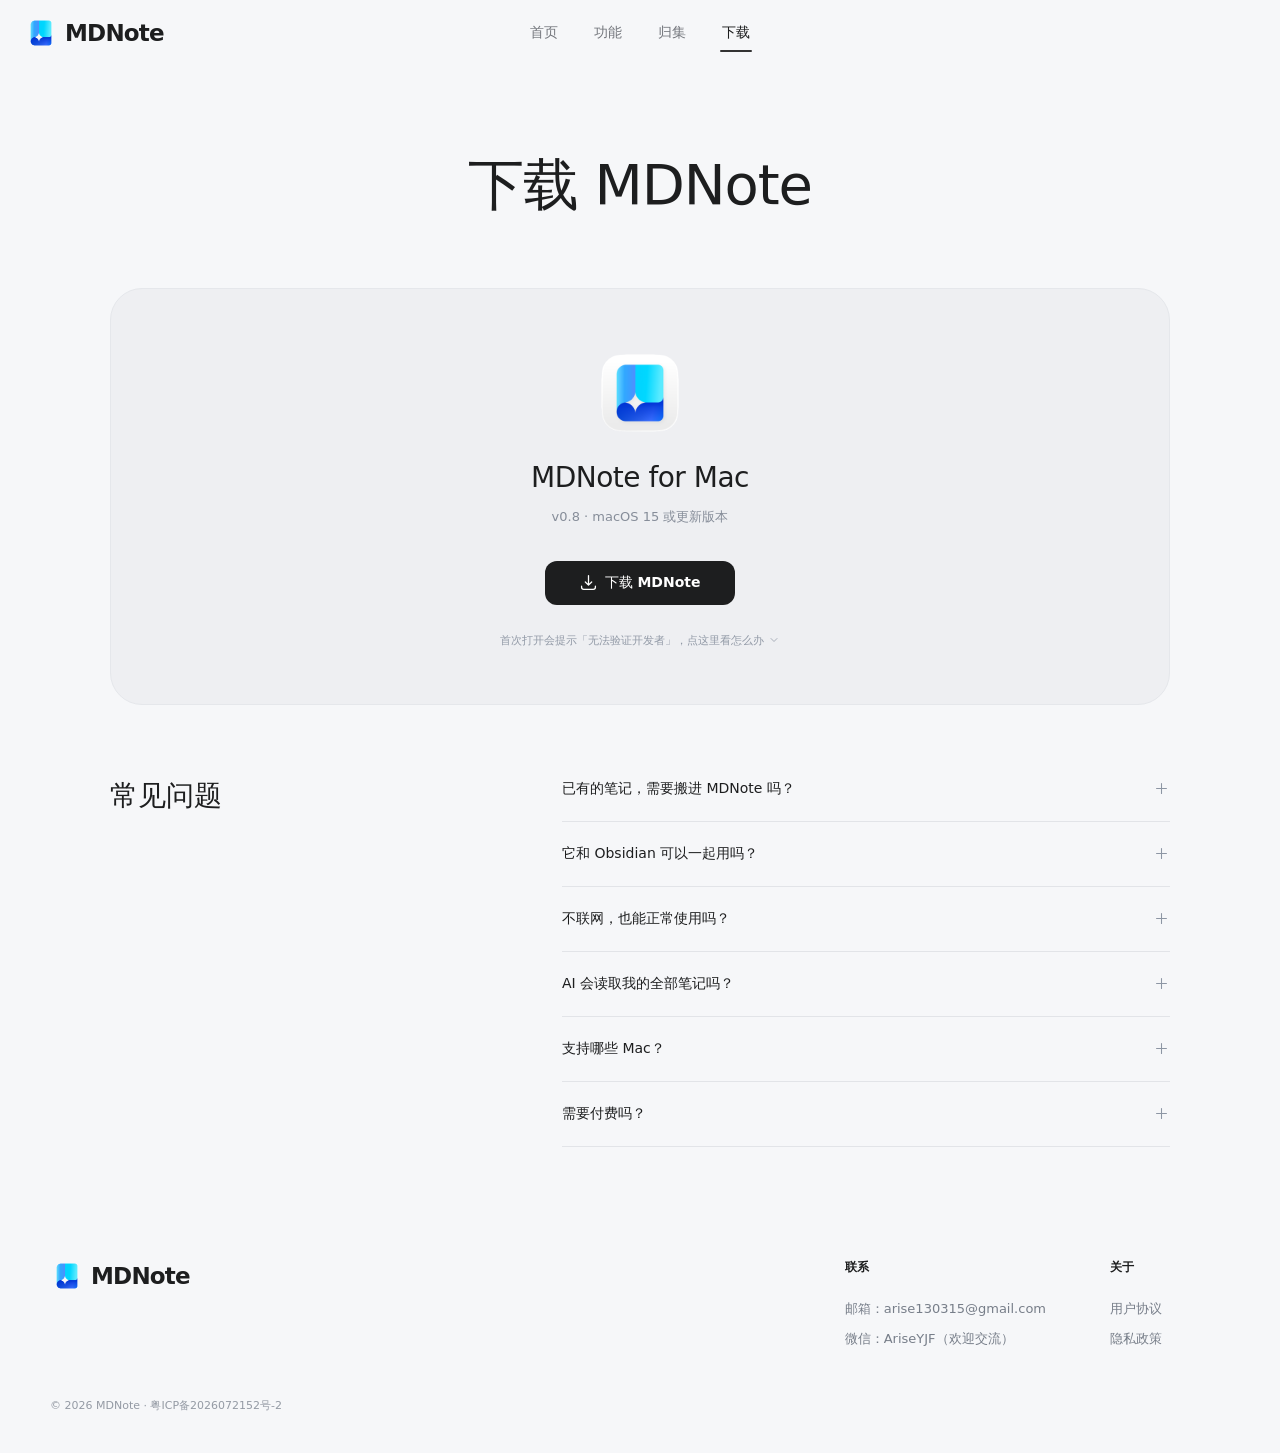
==== commit 462c8753: "同步官网：0.8 下载页与更新清单，隐私政策与用户协议正式版 Co-Authored-By: Claude Opus 5.5 <noreply@anthropic.com>" ====
--- a/download/index.html
+++ b/download/index.html
@@ -1,10 +1,10 @@
 <!doctype html>
 <html lang="zh-CN"><head><meta charset="UTF-8"><meta name="viewport" content="width=device-width, initial-scale=1"><meta name="description" content="下载 MDNote for Mac。基础功能支持 macOS 15 或更新版本。"><meta name="theme-color" content="#fafaf9"><meta name="color-scheme" content="light"><meta property="og:title" content="获取 MDNote — Mac 原生 Markdown 笔记"><meta property="og:description" content="下载 MDNote for Mac。基础功能支持 macOS 15 或更新版本。"><meta property="og:type" content="website"><title>获取 MDNote — Mac 原生 Markdown 笔记</title><link rel="icon" href="../assets/logo.png" type="image/png"><link rel="stylesheet" href="../styles.css"><script src="../app.js" defer></script></head><body><a class="skip-link" href="#main">跳到主要内容</a><header class="header"><nav class="nav" aria-label="主导航"><a class="brand" href="../index.html" aria-label="MDNote 首页"><img src="../assets/logo.png" alt="" width="36" height="36"><span>MDNote</span></a><div class="nav-links" id="nav-links"><a href="../index.html" >首页</a><a href="../index.html#features">功能</a><a href="../index.html#sources">归集</a><a href="index.html" aria-current="page">下载</a></div><div class="nav-end"><button class="menu-button" aria-label="打开导航" aria-expanded="false" aria-controls="nav-links"><svg class="icon " width="20" height="20" viewBox="0 0 24 24" fill="none" stroke="currentColor" stroke-width="1.5" stroke-linecap="round" stroke-linejoin="round" aria-hidden="true"><path d="M5 8h14M5 16h14"/></svg></button></div></nav></header><main id="main" class="download-page wrap">
   <h1>下载 MDNote</h1>
-  <section class="download-panel"><div class="download-product"><img src="../assets/app-icon.png" width="96" height="96" alt="MDNote 应用图标"><h2>MDNote for Mac</h2><p>v0.6 · macOS 15 或更新版本</p></div>
-  <a class="button primary" href="https://mdnote.blinkwork.cn/dl/MDNote-0.6.dmg"><svg class="icon" aria-hidden="true" xmlns="http://www.w3.org/2000/svg" width="16" height="16" viewBox="0 0 16 16" fill="none">
+  <section class="download-panel"><div class="download-product"><img src="../assets/app-icon.png" width="96" height="96" alt="MDNote 应用图标"><h2>MDNote for Mac</h2><p>v0.8 · macOS 15 或更新版本</p></div>
+  <a class="button primary" href="https://mdnote.blinkwork.cn/dl/MDNote-0.8.dmg"><svg class="icon" aria-hidden="true" xmlns="http://www.w3.org/2000/svg" width="16" height="16" viewBox="0 0 16 16" fill="none">
 <path d="M1.5 11.5V12.5C1.5 13.6046 2.39543 14.5 3.5 14.5H12.5C13.6046 14.5 14.5 13.6046 14.5 12.5V11.5" stroke-linecap="round" stroke="currentColor" stroke-width="1.2" />
 <path d="M5 7.5L7.99293 10.4929C7.99683 10.4968 8.00317 10.4968 8.00707 10.4929L11 7.5M8 1.5V10" stroke-linecap="round" stroke-linejoin="round" stroke="currentColor" stroke-width="1.2" />
-</svg>下载 MDNote</a><details class="install-guide"><summary>首次打开会提示「无法验证开发者」，点这里看怎么办<svg class="icon " width="20" height="20" viewBox="0 0 24 24" fill="none" stroke="currentColor" stroke-width="1.5" stroke-linecap="round" stroke-linejoin="round" aria-hidden="true"><path d="m6 9 6 6 6-6"/></svg></summary><div class="install-steps"><p>安装包目前没有做苹果公证，首次打开时系统会拦一下。不影响使用，按这四步走：</p><ol><li>打开 dmg，把 MDNote 拖进「应用程序」</li><li>双击打开，出现提示后点「完成」</li><li>打开「系统设置 → 隐私与安全性」，下滑找到被拦截的 MDNote，点「仍要打开」</li><li>再次确认「打开」</li></ol><p>之后每次打开都正常，不用再走这套。想核对安装包完整性，可以下载同目录的 <a href="https://mdnote.blinkwork.cn/dl/MDNote-0.6.dmg.sha256"><code>.sha256</code></a> 文件后执行 <code>shasum -a 256 -c</code></p></div></details></section>
+</svg>下载 MDNote</a><details class="install-guide"><summary>首次打开会提示「无法验证开发者」，点这里看怎么办<svg class="icon " width="20" height="20" viewBox="0 0 24 24" fill="none" stroke="currentColor" stroke-width="1.5" stroke-linecap="round" stroke-linejoin="round" aria-hidden="true"><path d="m6 9 6 6 6-6"/></svg></summary><div class="install-steps"><p>安装包目前没有做苹果公证，首次打开时系统会拦一下。不影响使用，按这四步走：</p><ol><li>打开 dmg，把 MDNote 拖进「应用程序」</li><li>双击打开，出现提示后点「完成」</li><li>打开「系统设置 → 隐私与安全性」，下滑找到被拦截的 MDNote，点「仍要打开」</li><li>再次确认「打开」</li></ol><p>之后每次打开都正常，不用再走这套。想核对安装包完整性，可以下载同目录的 <a href="https://mdnote.blinkwork.cn/dl/MDNote-0.8.dmg.sha256"><code>.sha256</code></a> 文件后执行 <code>shasum -a 256 -c</code></p></div></details></section>
   <section class="faq-section" id="faq"><h2>常见问题</h2><div class="faq-list"><details><summary>已有的笔记，需要搬进 MDNote 吗？<span class="faq-plus"><svg class="icon " width="20" height="20" viewBox="0 0 24 24" fill="none" stroke="currentColor" stroke-width="1.5" stroke-linecap="round" stroke-linejoin="round" aria-hidden="true"><path d="M12 5v14M5 12h14"/></svg></span></summary><div class="faq-answer"><p>不需要。原地索引，仍可用其他编辑器打开，改动自动更新</p></div></details><details><summary>它和 Obsidian 可以一起用吗？<span class="faq-plus"><svg class="icon " width="20" height="20" viewBox="0 0 24 24" fill="none" stroke="currentColor" stroke-width="1.5" stroke-linecap="round" stroke-linejoin="round" aria-hidden="true"><path d="M12 5v14M5 12h14"/></svg></span></summary><div class="faq-answer"><p>可以。支持本机文库、双链与嵌入，部分插件语法除外</p></div></details><details><summary>不联网，也能正常使用吗？<span class="faq-plus"><svg class="icon " width="20" height="20" viewBox="0 0 24 24" fill="none" stroke="currentColor" stroke-width="1.5" stroke-linecap="round" stroke-linejoin="round" aria-hidden="true"><path d="M12 5v14M5 12h14"/></svg></span></summary><div class="faq-answer"><p>基础功能可离线。云端 AI、网络图片和系统模型下载需要联网</p></div></details><details><summary>AI 会读取我的全部笔记吗？<span class="faq-plus"><svg class="icon " width="20" height="20" viewBox="0 0 24 24" fill="none" stroke="currentColor" stroke-width="1.5" stroke-linecap="round" stroke-linejoin="round" aria-hidden="true"><path d="M12 5v14M5 12h14"/></svg></span></summary><div class="faq-answer"><p>默认不读取。开启后按功能发送笔记片段或录音文字；外部客户端可读取授权范围。详见隐私政策</p></div></details><details><summary>支持哪些 Mac？<span class="faq-plus"><svg class="icon " width="20" height="20" viewBox="0 0 24 24" fill="none" stroke="currentColor" stroke-width="1.5" stroke-linecap="round" stroke-linejoin="round" aria-hidden="true"><path d="M12 5v14M5 12h14"/></svg></span></summary><div class="faq-answer"><p>笔记需 macOS 15+，录音需 macOS 26+；本机总结取决于设备与地区。Apple 芯片与 Intel 芯片均可</p></div></details><details><summary>需要付费吗？<span class="faq-plus"><svg class="icon " width="20" height="20" viewBox="0 0 24 24" fill="none" stroke="currentColor" stroke-width="1.5" stroke-linecap="round" stroke-linejoin="round" aria-hidden="true"><path d="M12 5v14M5 12h14"/></svg></span></summary><div class="faq-answer"><p>不需要，目前公益免费</p></div></details></div></section>
 </main><footer class="footer wrap"><div class="footer-top"><a class="brand" href="../index.html" aria-label="MDNote 首页"><img src="../assets/logo.png" alt="" width="36" height="36"><span>MDNote</span></a><div class="footer-columns"><div><h3>联系</h3><span class="footer-contact">邮箱：arise130315@gmail.com</span><span class="footer-contact">微信：AriseYJF（欢迎交流）</span></div><div><h3>关于</h3><a href="../terms/index.html">用户协议</a><a href="../privacy/index.html">隐私政策</a></div></div></div><div class="footer-bottom">© 2026 MDNote · <a href="https://beian.miit.gov.cn/" target="_blank" rel="noopener noreferrer">粤ICP备2026072152号-2</a></div></footer></body></html>
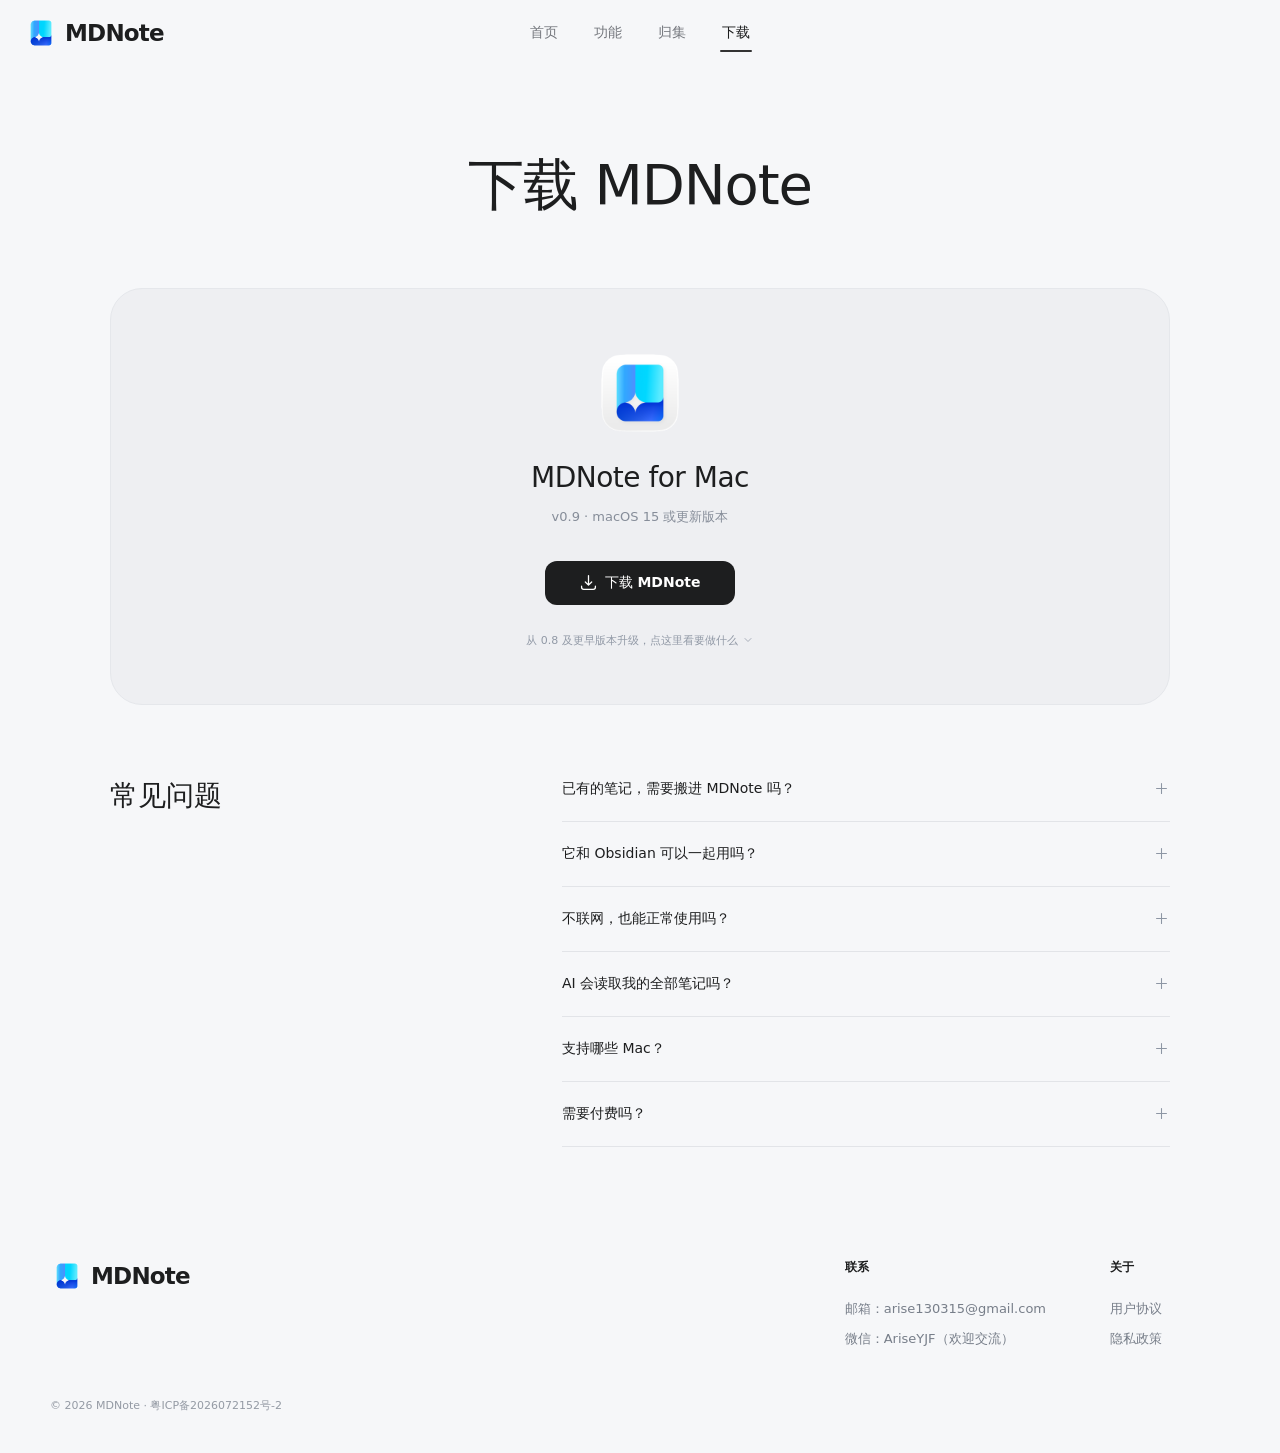
==== commit c751a9b7: "同步官网：0.9 下载页与更新清单（正式签名并公证） Co-Authored-By: Claude Opus 5.5 <noreply@anthropic.com>" ====
--- a/download/index.html
+++ b/download/index.html
@@ -1,10 +1,10 @@
 <!doctype html>
 <html lang="zh-CN"><head><meta charset="UTF-8"><meta name="viewport" content="width=device-width, initial-scale=1"><meta name="description" content="下载 MDNote for Mac。基础功能支持 macOS 15 或更新版本。"><meta name="theme-color" content="#fafaf9"><meta name="color-scheme" content="light"><meta property="og:title" content="获取 MDNote — Mac 原生 Markdown 笔记"><meta property="og:description" content="下载 MDNote for Mac。基础功能支持 macOS 15 或更新版本。"><meta property="og:type" content="website"><title>获取 MDNote — Mac 原生 Markdown 笔记</title><link rel="icon" href="../assets/logo.png" type="image/png"><link rel="stylesheet" href="../styles.css"><script src="../app.js" defer></script></head><body><a class="skip-link" href="#main">跳到主要内容</a><header class="header"><nav class="nav" aria-label="主导航"><a class="brand" href="../index.html" aria-label="MDNote 首页"><img src="../assets/logo.png" alt="" width="36" height="36"><span>MDNote</span></a><div class="nav-links" id="nav-links"><a href="../index.html" >首页</a><a href="../index.html#features">功能</a><a href="../index.html#sources">归集</a><a href="index.html" aria-current="page">下载</a></div><div class="nav-end"><button class="menu-button" aria-label="打开导航" aria-expanded="false" aria-controls="nav-links"><svg class="icon " width="20" height="20" viewBox="0 0 24 24" fill="none" stroke="currentColor" stroke-width="1.5" stroke-linecap="round" stroke-linejoin="round" aria-hidden="true"><path d="M5 8h14M5 16h14"/></svg></button></div></nav></header><main id="main" class="download-page wrap">
   <h1>下载 MDNote</h1>
-  <section class="download-panel"><div class="download-product"><img src="../assets/app-icon.png" width="96" height="96" alt="MDNote 应用图标"><h2>MDNote for Mac</h2><p>v0.8 · macOS 15 或更新版本</p></div>
-  <a class="button primary" href="https://mdnote.blinkwork.cn/dl/MDNote-0.8.dmg"><svg class="icon" aria-hidden="true" xmlns="http://www.w3.org/2000/svg" width="16" height="16" viewBox="0 0 16 16" fill="none">
+  <section class="download-panel"><div class="download-product"><img src="../assets/app-icon.png" width="96" height="96" alt="MDNote 应用图标"><h2>MDNote for Mac</h2><p>v0.9 · macOS 15 或更新版本</p></div>
+  <a class="button primary" href="https://mdnote.blinkwork.cn/dl/MDNote-0.9.dmg"><svg class="icon" aria-hidden="true" xmlns="http://www.w3.org/2000/svg" width="16" height="16" viewBox="0 0 16 16" fill="none">
 <path d="M1.5 11.5V12.5C1.5 13.6046 2.39543 14.5 3.5 14.5H12.5C13.6046 14.5 14.5 13.6046 14.5 12.5V11.5" stroke-linecap="round" stroke="currentColor" stroke-width="1.2" />
 <path d="M5 7.5L7.99293 10.4929C7.99683 10.4968 8.00317 10.4968 8.00707 10.4929L11 7.5M8 1.5V10" stroke-linecap="round" stroke-linejoin="round" stroke="currentColor" stroke-width="1.2" />
-</svg>下载 MDNote</a><details class="install-guide"><summary>首次打开会提示「无法验证开发者」，点这里看怎么办<svg class="icon " width="20" height="20" viewBox="0 0 24 24" fill="none" stroke="currentColor" stroke-width="1.5" stroke-linecap="round" stroke-linejoin="round" aria-hidden="true"><path d="m6 9 6 6 6-6"/></svg></summary><div class="install-steps"><p>安装包目前没有做苹果公证，首次打开时系统会拦一下。不影响使用，按这四步走：</p><ol><li>打开 dmg，把 MDNote 拖进「应用程序」</li><li>双击打开，出现提示后点「完成」</li><li>打开「系统设置 → 隐私与安全性」，下滑找到被拦截的 MDNote，点「仍要打开」</li><li>再次确认「打开」</li></ol><p>之后每次打开都正常，不用再走这套。想核对安装包完整性，可以下载同目录的 <a href="https://mdnote.blinkwork.cn/dl/MDNote-0.8.dmg.sha256"><code>.sha256</code></a> 文件后执行 <code>shasum -a 256 -c</code></p></div></details></section>
+</svg>下载 MDNote</a><details class="install-guide"><summary>从 0.8 及更早版本升级，点这里看要做什么<svg class="icon " width="20" height="20" viewBox="0 0 24 24" fill="none" stroke="currentColor" stroke-width="1.5" stroke-linecap="round" stroke-linejoin="round" aria-hidden="true"><path d="m6 9 6 6 6-6"/></svg></summary><div class="install-steps"><p>0.9 起安装包经过苹果公证，系统会把它当成新的 App，之前给的权限要重新给一次：</p><ol><li>打开 dmg，把 MDNote 拖进「应用程序」，替换旧版</li><li>打开「系统设置 → 隐私与安全性 → 完全磁盘访问」，选中旧的 MDNote 点「−」删掉，再点「+」重新添加并打开开关</li><li>用到 AI 整理时如果弹出钥匙串授权，点「始终允许」</li></ol><p>麦克风、语音识别会在用到时再问一次。想核对安装包完整性，可以下载同目录的 <a href="https://mdnote.blinkwork.cn/dl/MDNote-0.9.dmg.sha256"><code>.sha256</code></a> 文件后执行 <code>shasum -a 256 -c</code></p></div></details></section>
   <section class="faq-section" id="faq"><h2>常见问题</h2><div class="faq-list"><details><summary>已有的笔记，需要搬进 MDNote 吗？<span class="faq-plus"><svg class="icon " width="20" height="20" viewBox="0 0 24 24" fill="none" stroke="currentColor" stroke-width="1.5" stroke-linecap="round" stroke-linejoin="round" aria-hidden="true"><path d="M12 5v14M5 12h14"/></svg></span></summary><div class="faq-answer"><p>不需要。原地索引，仍可用其他编辑器打开，改动自动更新</p></div></details><details><summary>它和 Obsidian 可以一起用吗？<span class="faq-plus"><svg class="icon " width="20" height="20" viewBox="0 0 24 24" fill="none" stroke="currentColor" stroke-width="1.5" stroke-linecap="round" stroke-linejoin="round" aria-hidden="true"><path d="M12 5v14M5 12h14"/></svg></span></summary><div class="faq-answer"><p>可以。支持本机文库、双链与嵌入，部分插件语法除外</p></div></details><details><summary>不联网，也能正常使用吗？<span class="faq-plus"><svg class="icon " width="20" height="20" viewBox="0 0 24 24" fill="none" stroke="currentColor" stroke-width="1.5" stroke-linecap="round" stroke-linejoin="round" aria-hidden="true"><path d="M12 5v14M5 12h14"/></svg></span></summary><div class="faq-answer"><p>基础功能可离线。云端 AI、网络图片和系统模型下载需要联网</p></div></details><details><summary>AI 会读取我的全部笔记吗？<span class="faq-plus"><svg class="icon " width="20" height="20" viewBox="0 0 24 24" fill="none" stroke="currentColor" stroke-width="1.5" stroke-linecap="round" stroke-linejoin="round" aria-hidden="true"><path d="M12 5v14M5 12h14"/></svg></span></summary><div class="faq-answer"><p>默认不读取。开启后按功能发送笔记片段或录音文字；外部客户端可读取授权范围。详见隐私政策</p></div></details><details><summary>支持哪些 Mac？<span class="faq-plus"><svg class="icon " width="20" height="20" viewBox="0 0 24 24" fill="none" stroke="currentColor" stroke-width="1.5" stroke-linecap="round" stroke-linejoin="round" aria-hidden="true"><path d="M12 5v14M5 12h14"/></svg></span></summary><div class="faq-answer"><p>笔记需 macOS 15+，录音需 macOS 26+；本机总结取决于设备与地区。Apple 芯片与 Intel 芯片均可</p></div></details><details><summary>需要付费吗？<span class="faq-plus"><svg class="icon " width="20" height="20" viewBox="0 0 24 24" fill="none" stroke="currentColor" stroke-width="1.5" stroke-linecap="round" stroke-linejoin="round" aria-hidden="true"><path d="M12 5v14M5 12h14"/></svg></span></summary><div class="faq-answer"><p>不需要，目前公益免费</p></div></details></div></section>
 </main><footer class="footer wrap"><div class="footer-top"><a class="brand" href="../index.html" aria-label="MDNote 首页"><img src="../assets/logo.png" alt="" width="36" height="36"><span>MDNote</span></a><div class="footer-columns"><div><h3>联系</h3><span class="footer-contact">邮箱：arise130315@gmail.com</span><span class="footer-contact">微信：AriseYJF（欢迎交流）</span></div><div><h3>关于</h3><a href="../terms/index.html">用户协议</a><a href="../privacy/index.html">隐私政策</a></div></div></div><div class="footer-bottom">© 2026 MDNote · <a href="https://beian.miit.gov.cn/" target="_blank" rel="noopener noreferrer">粤ICP备2026072152号-2</a></div></footer></body></html>
